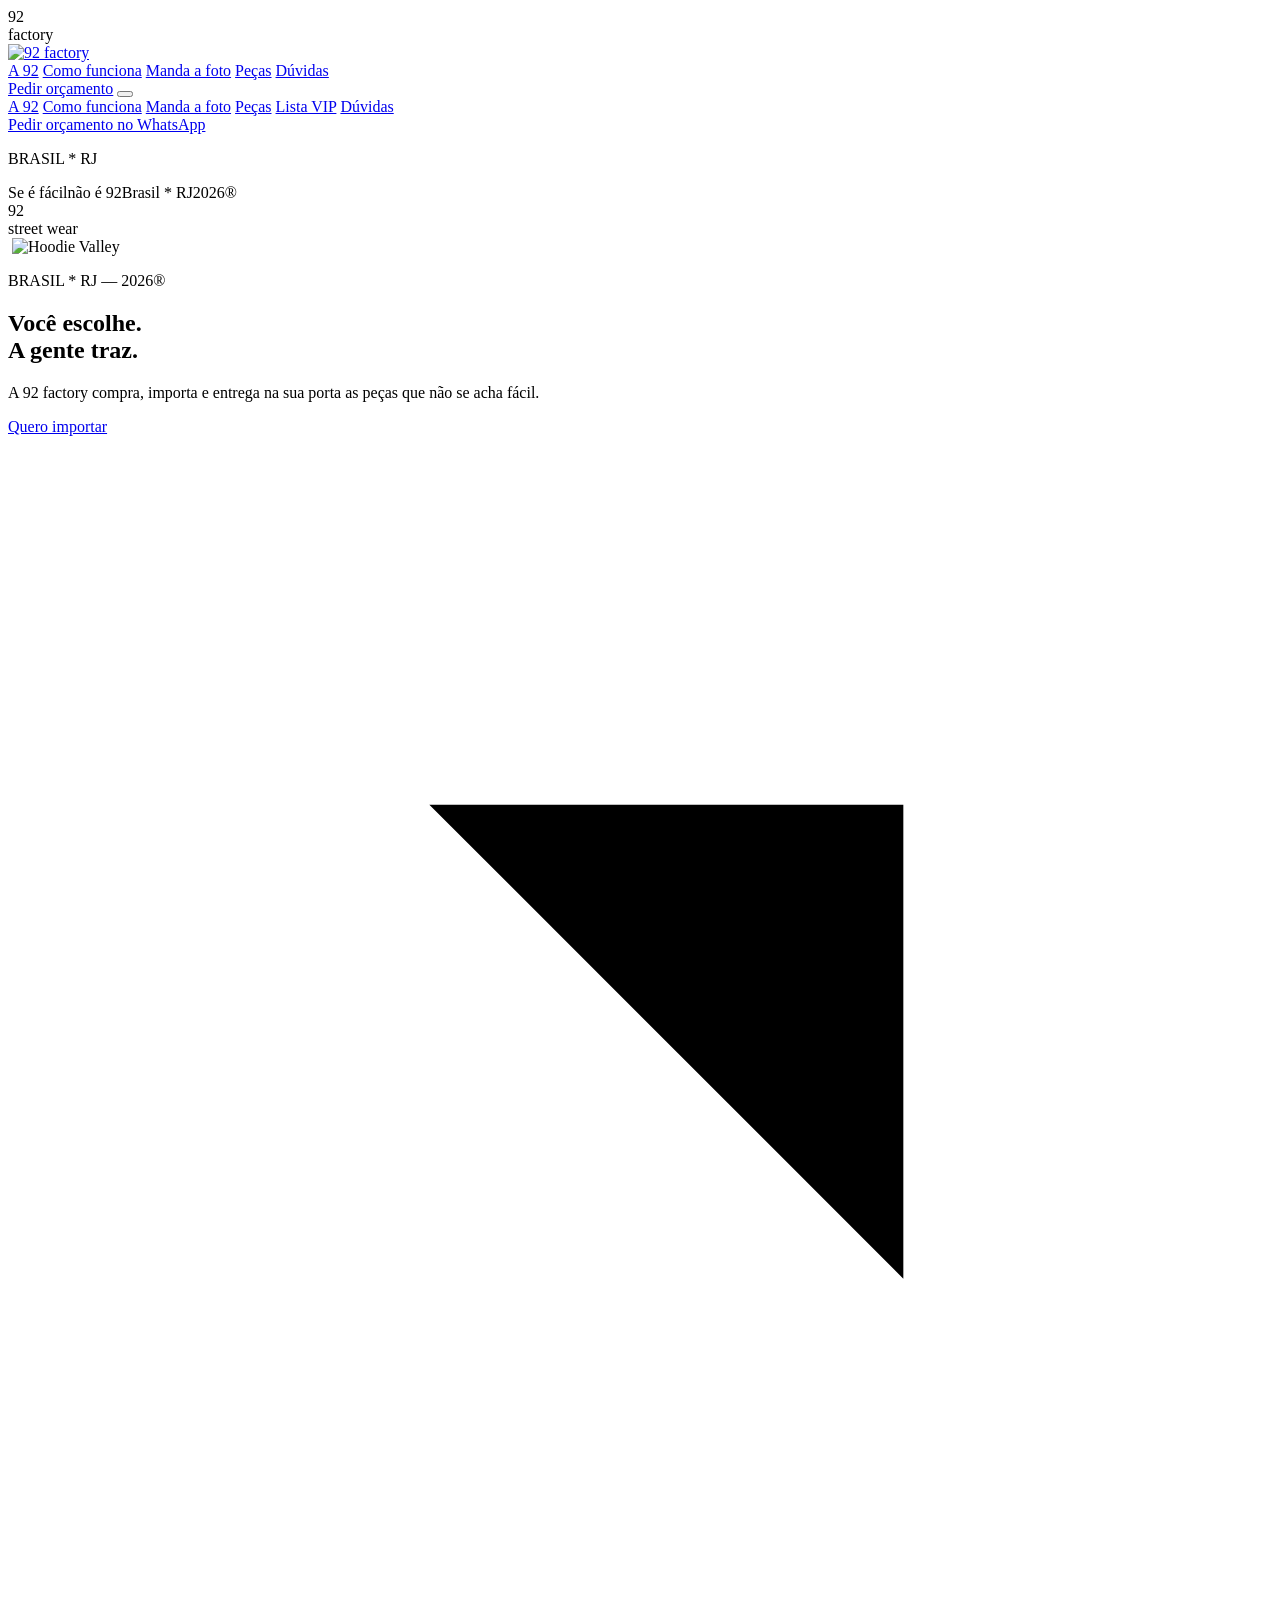
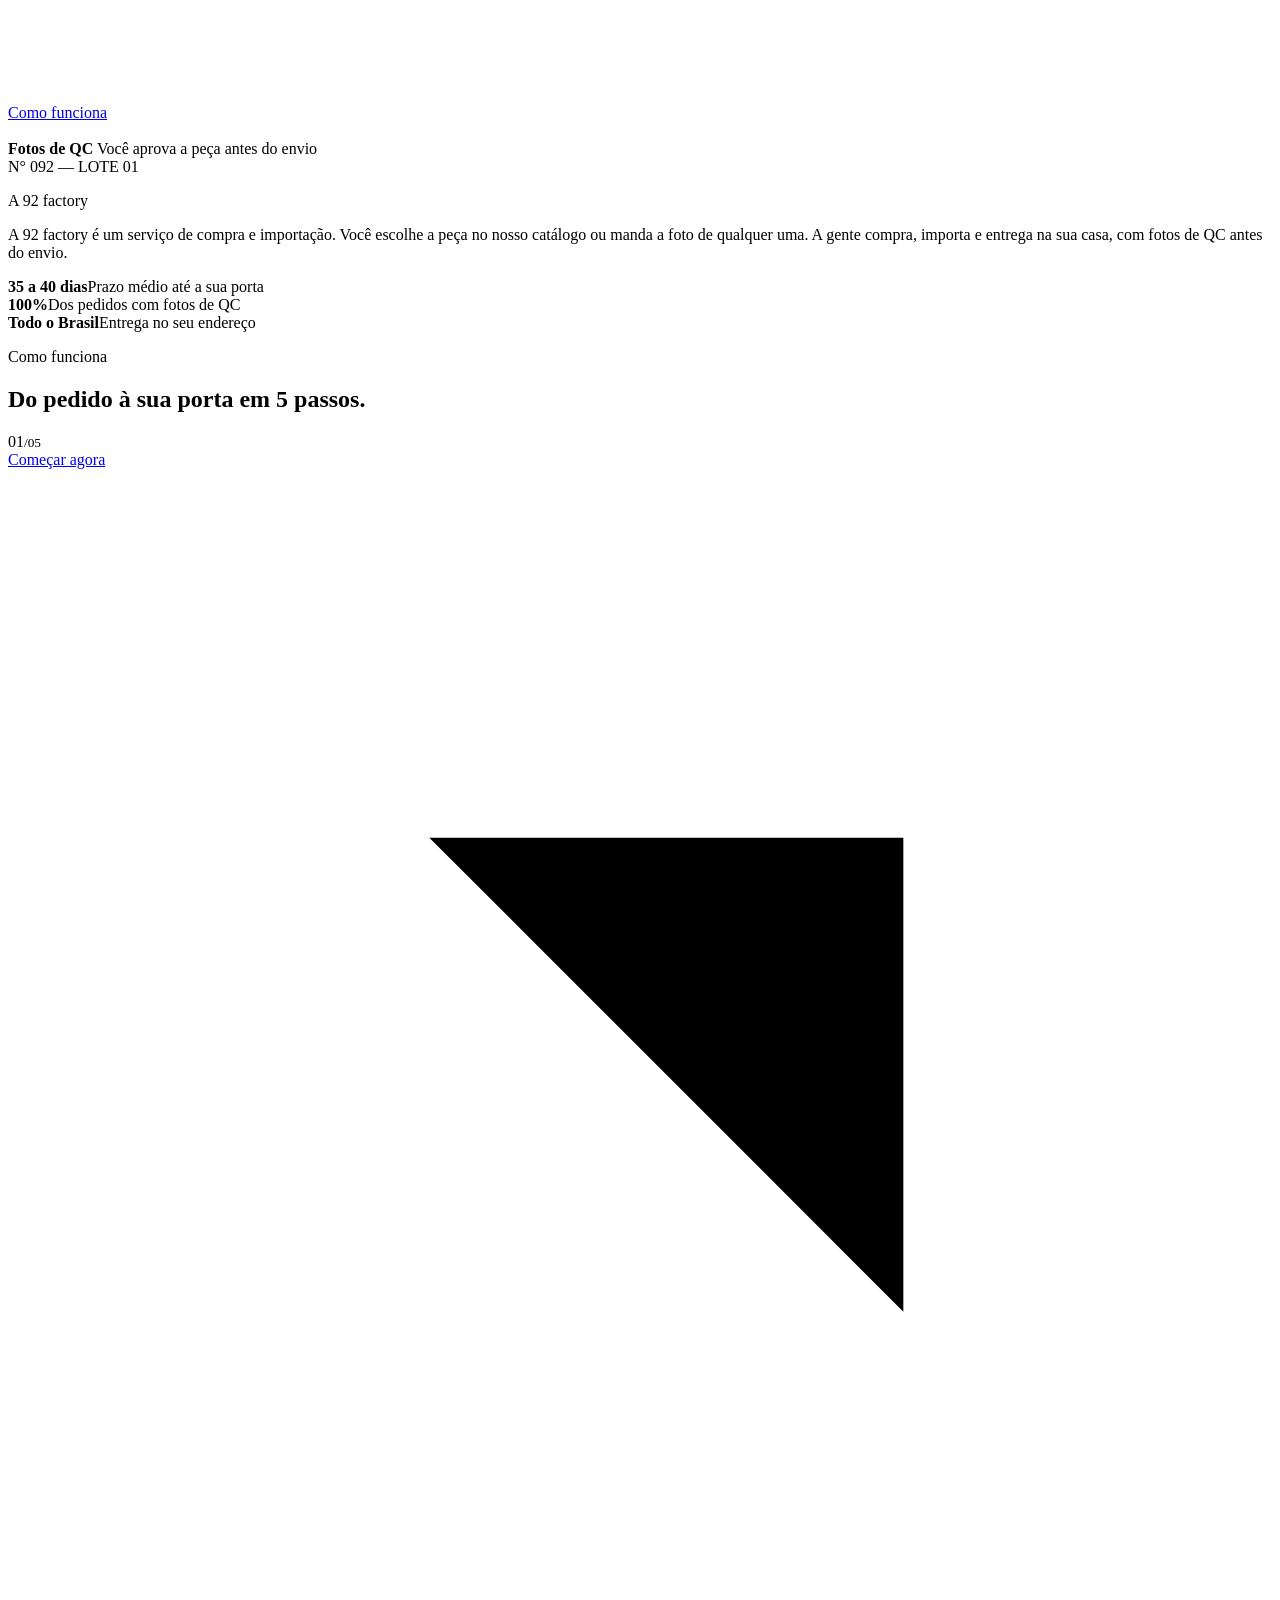
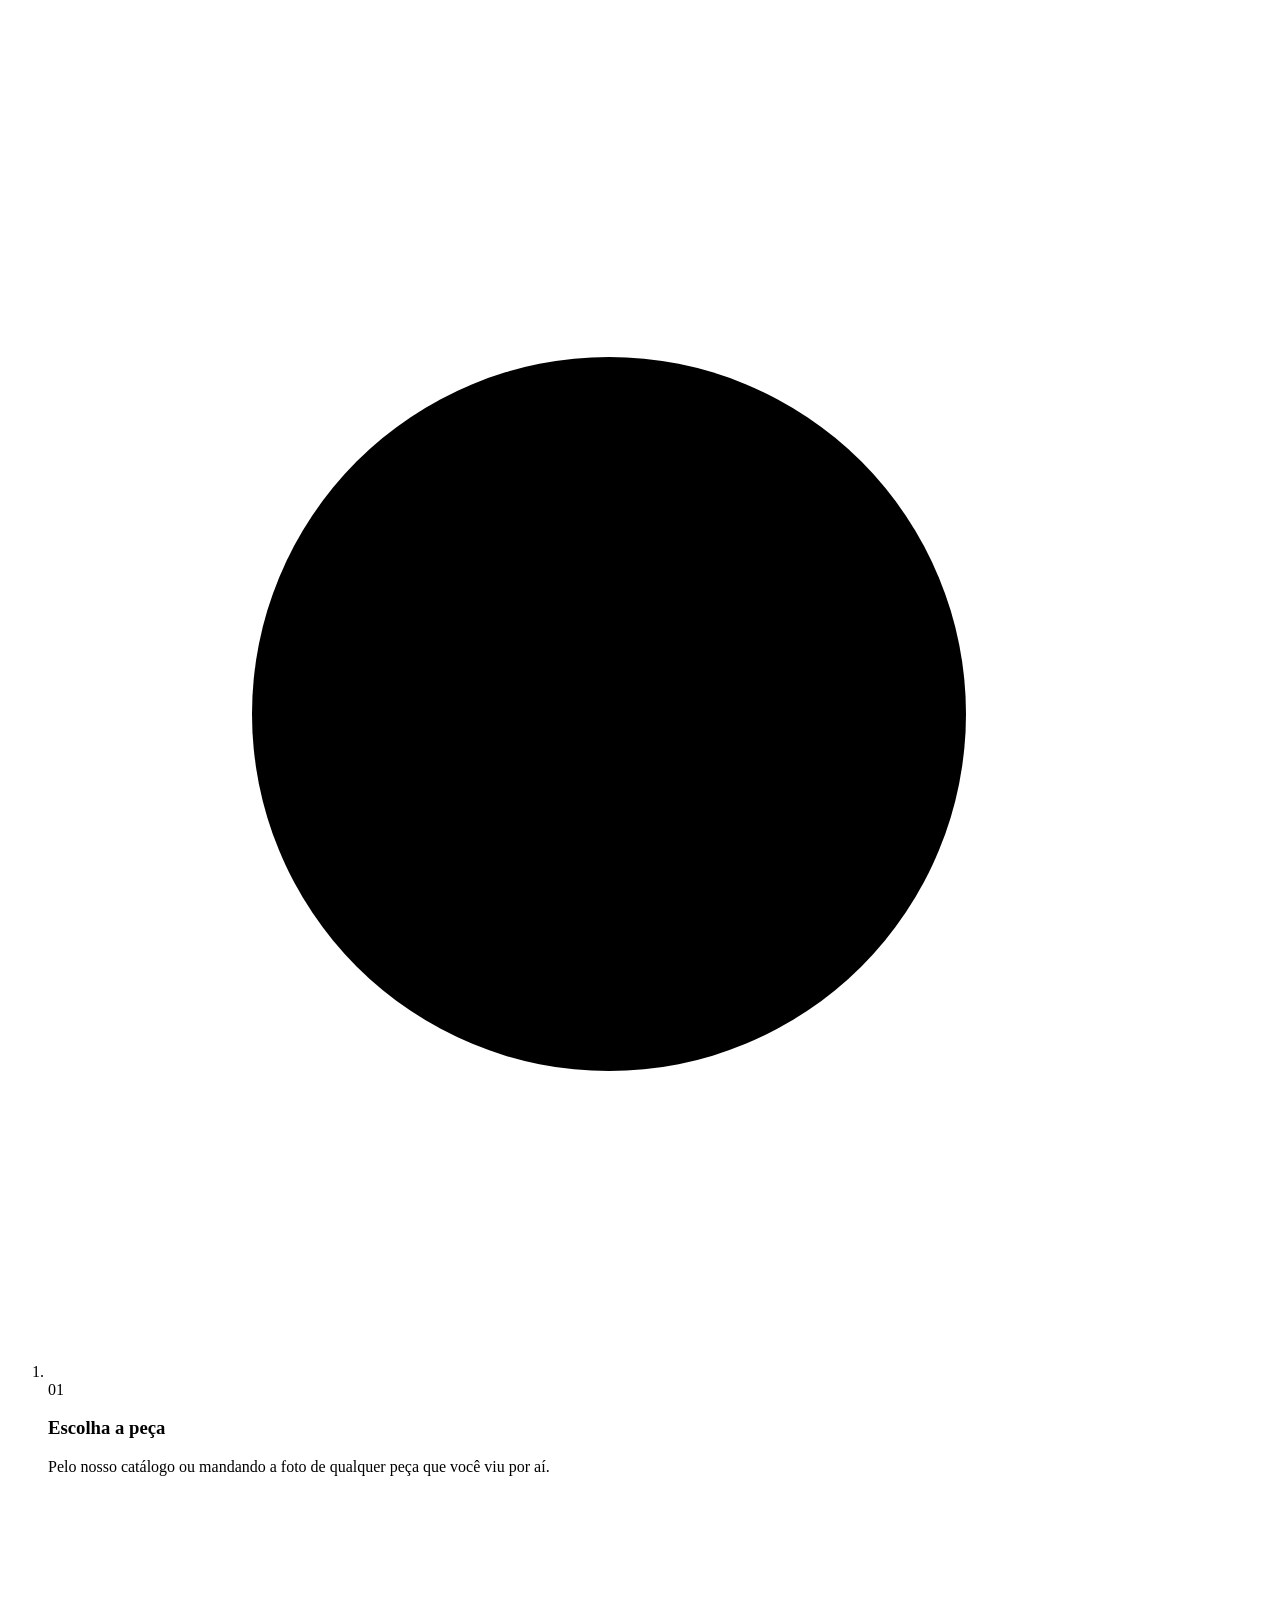
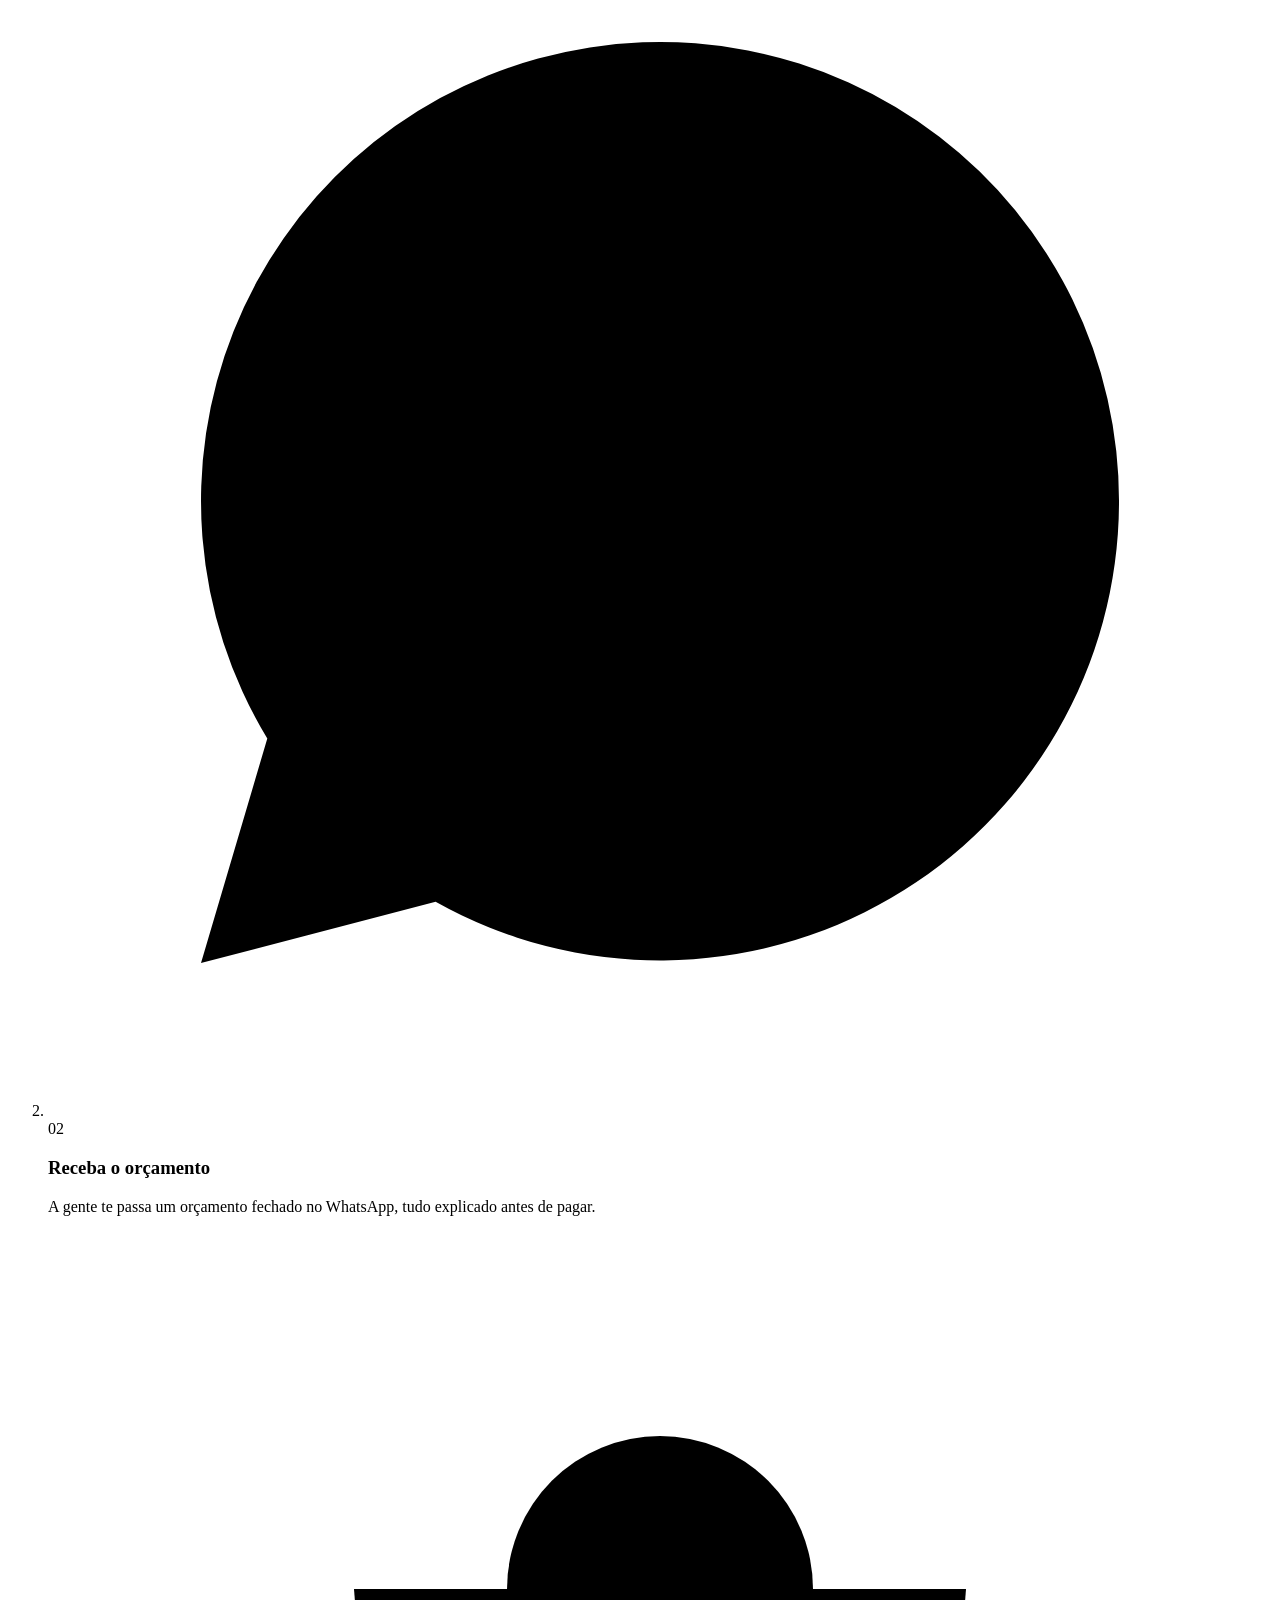
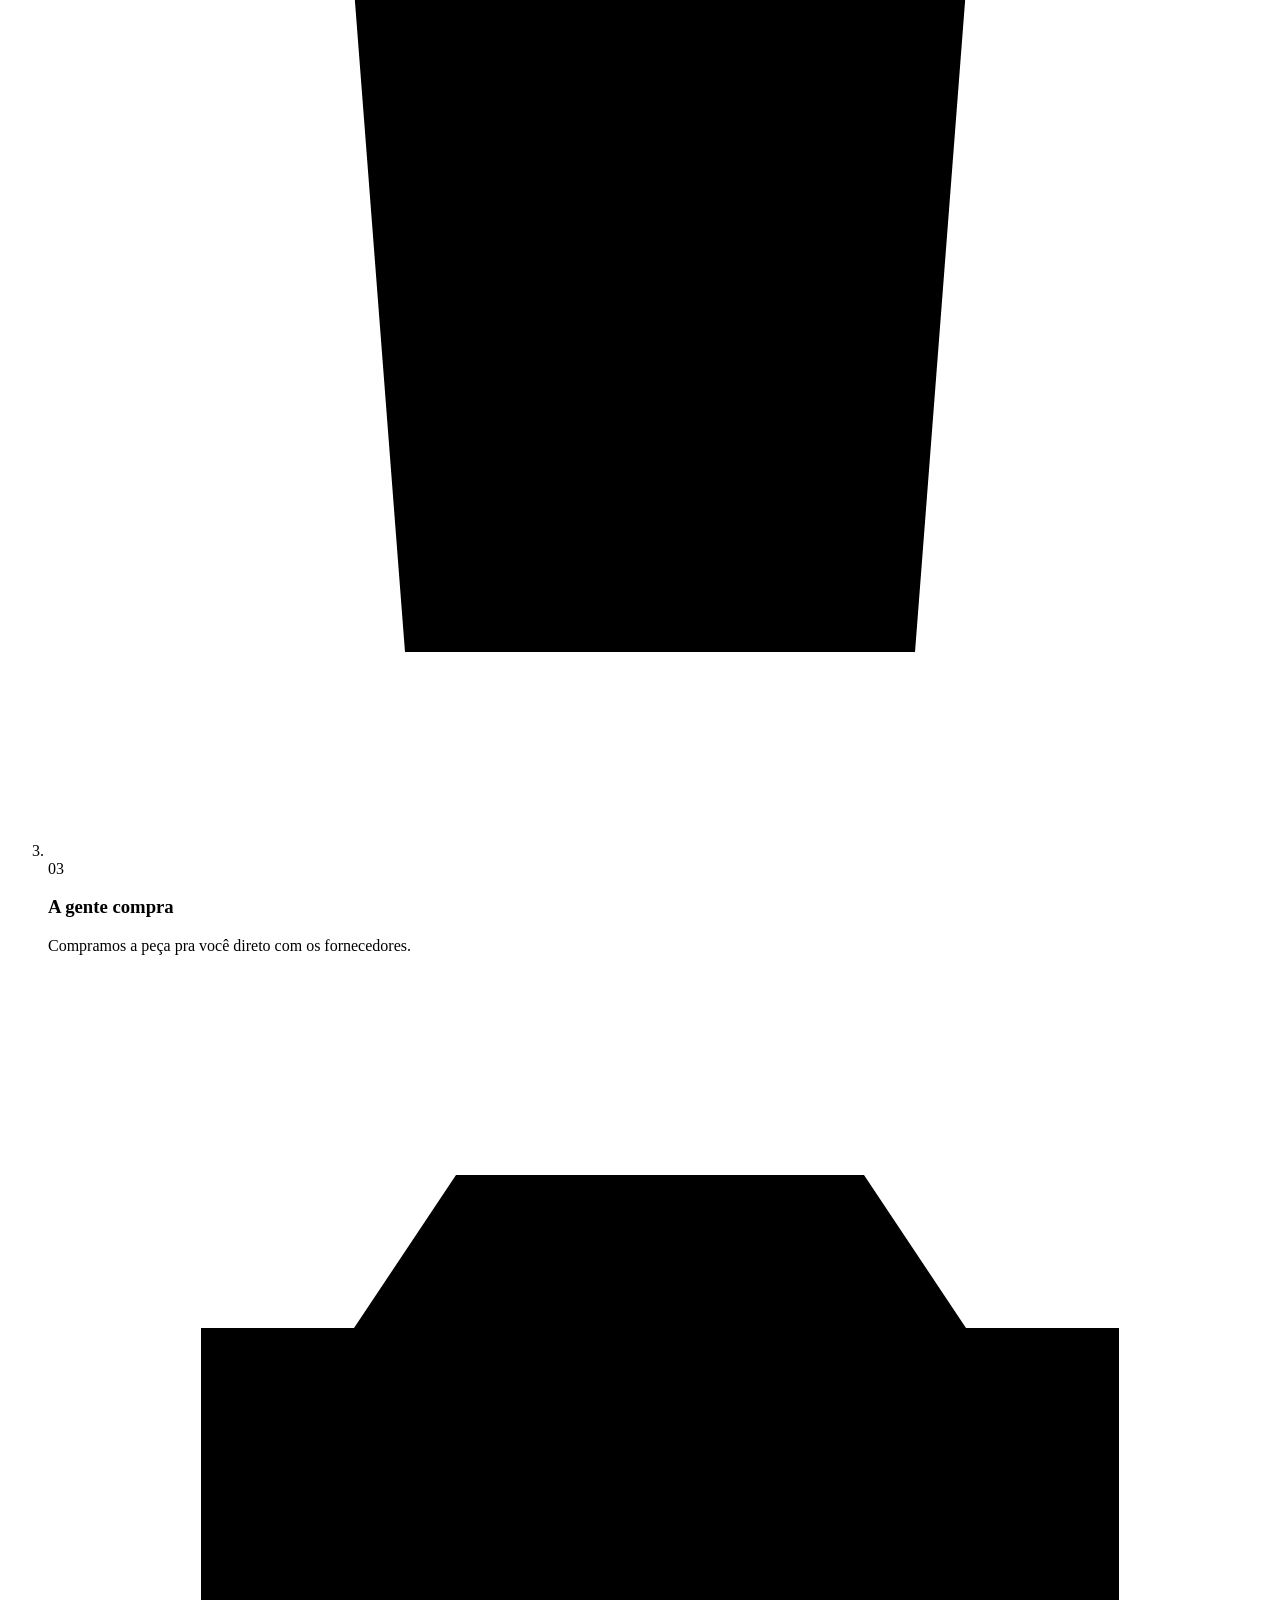
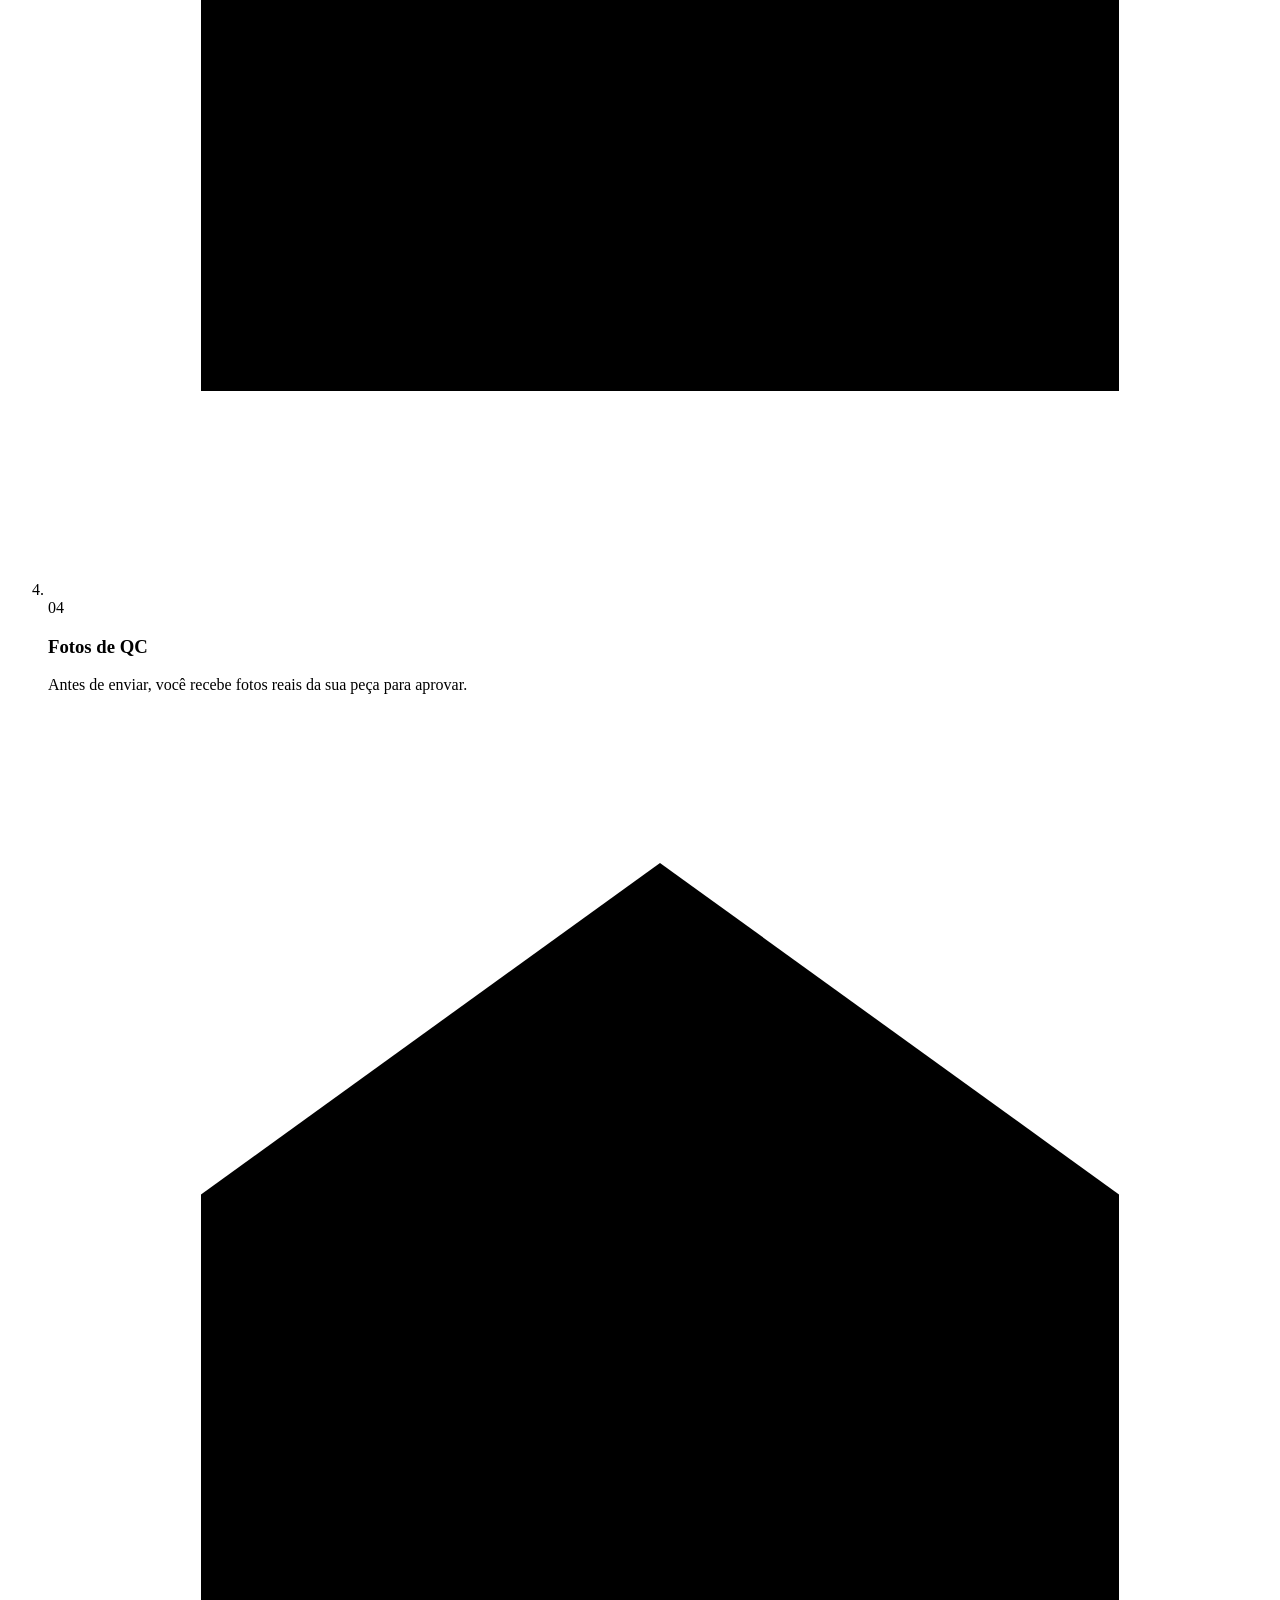
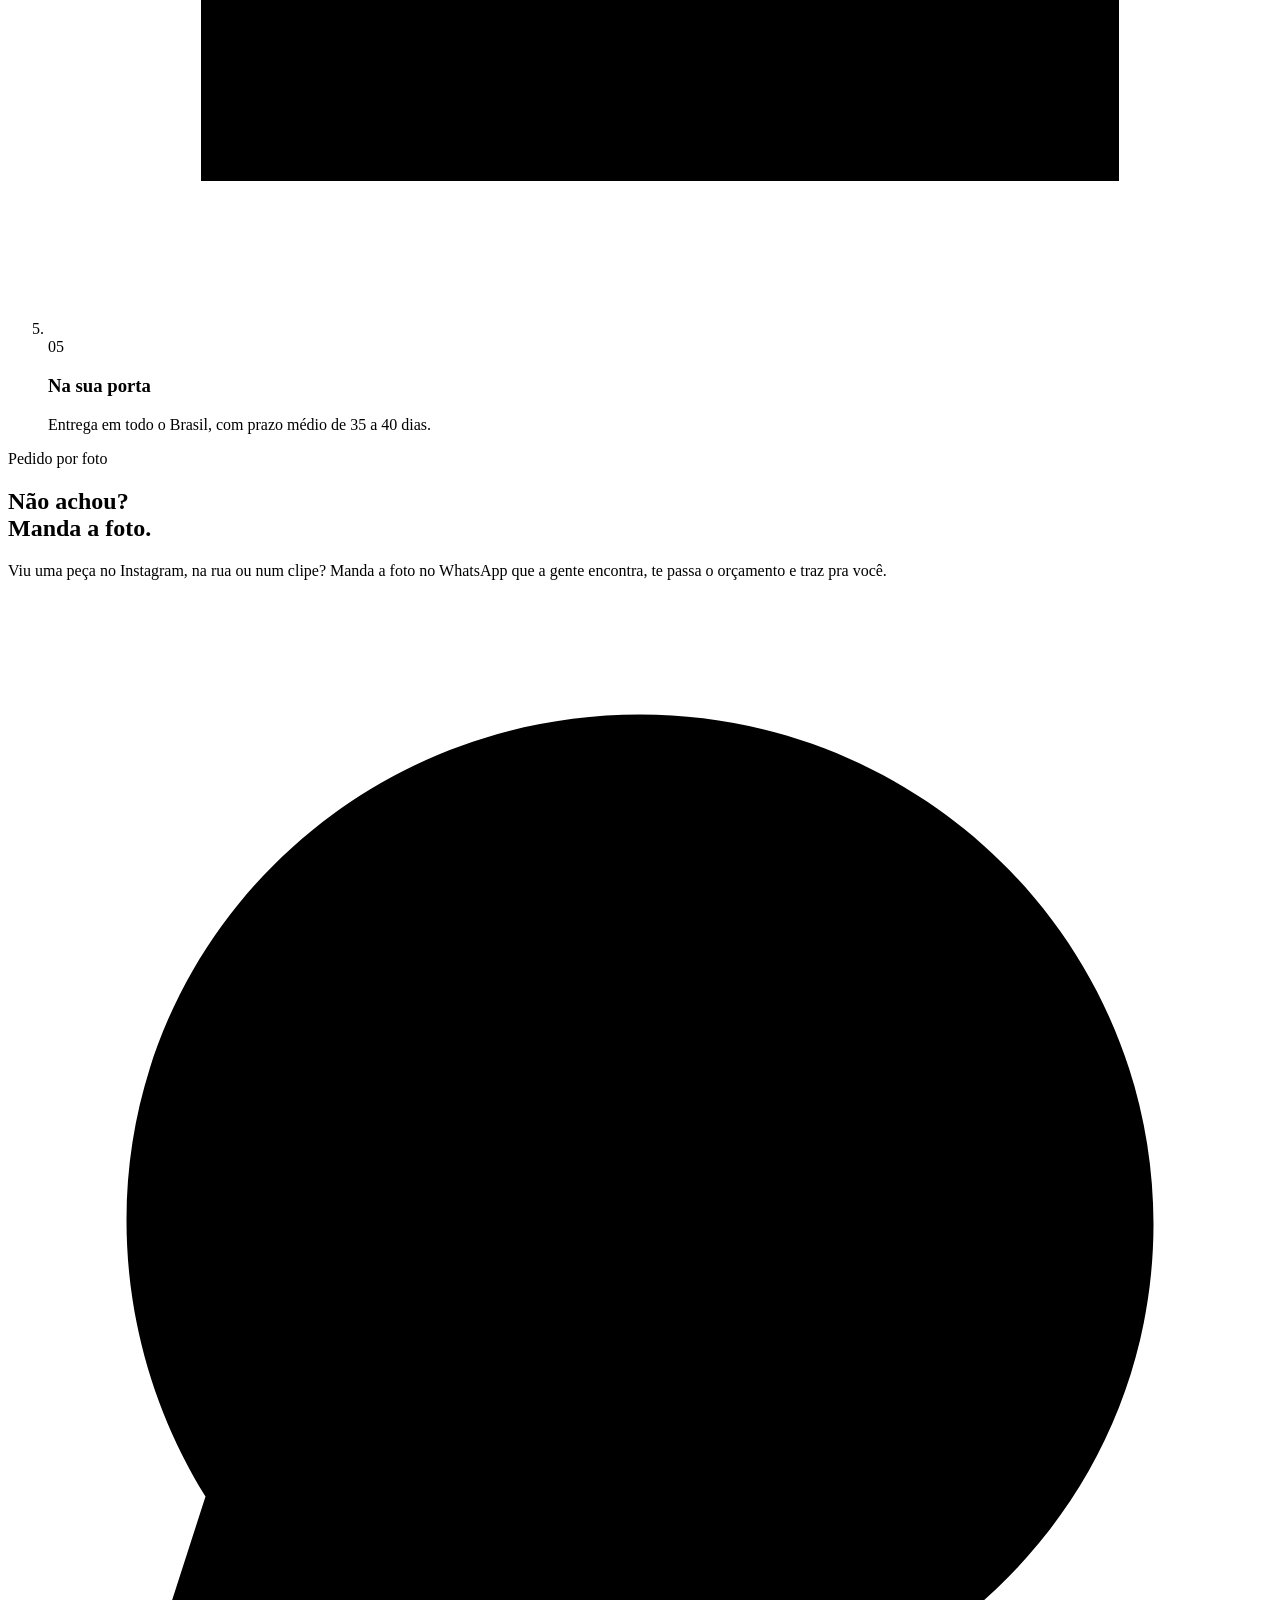
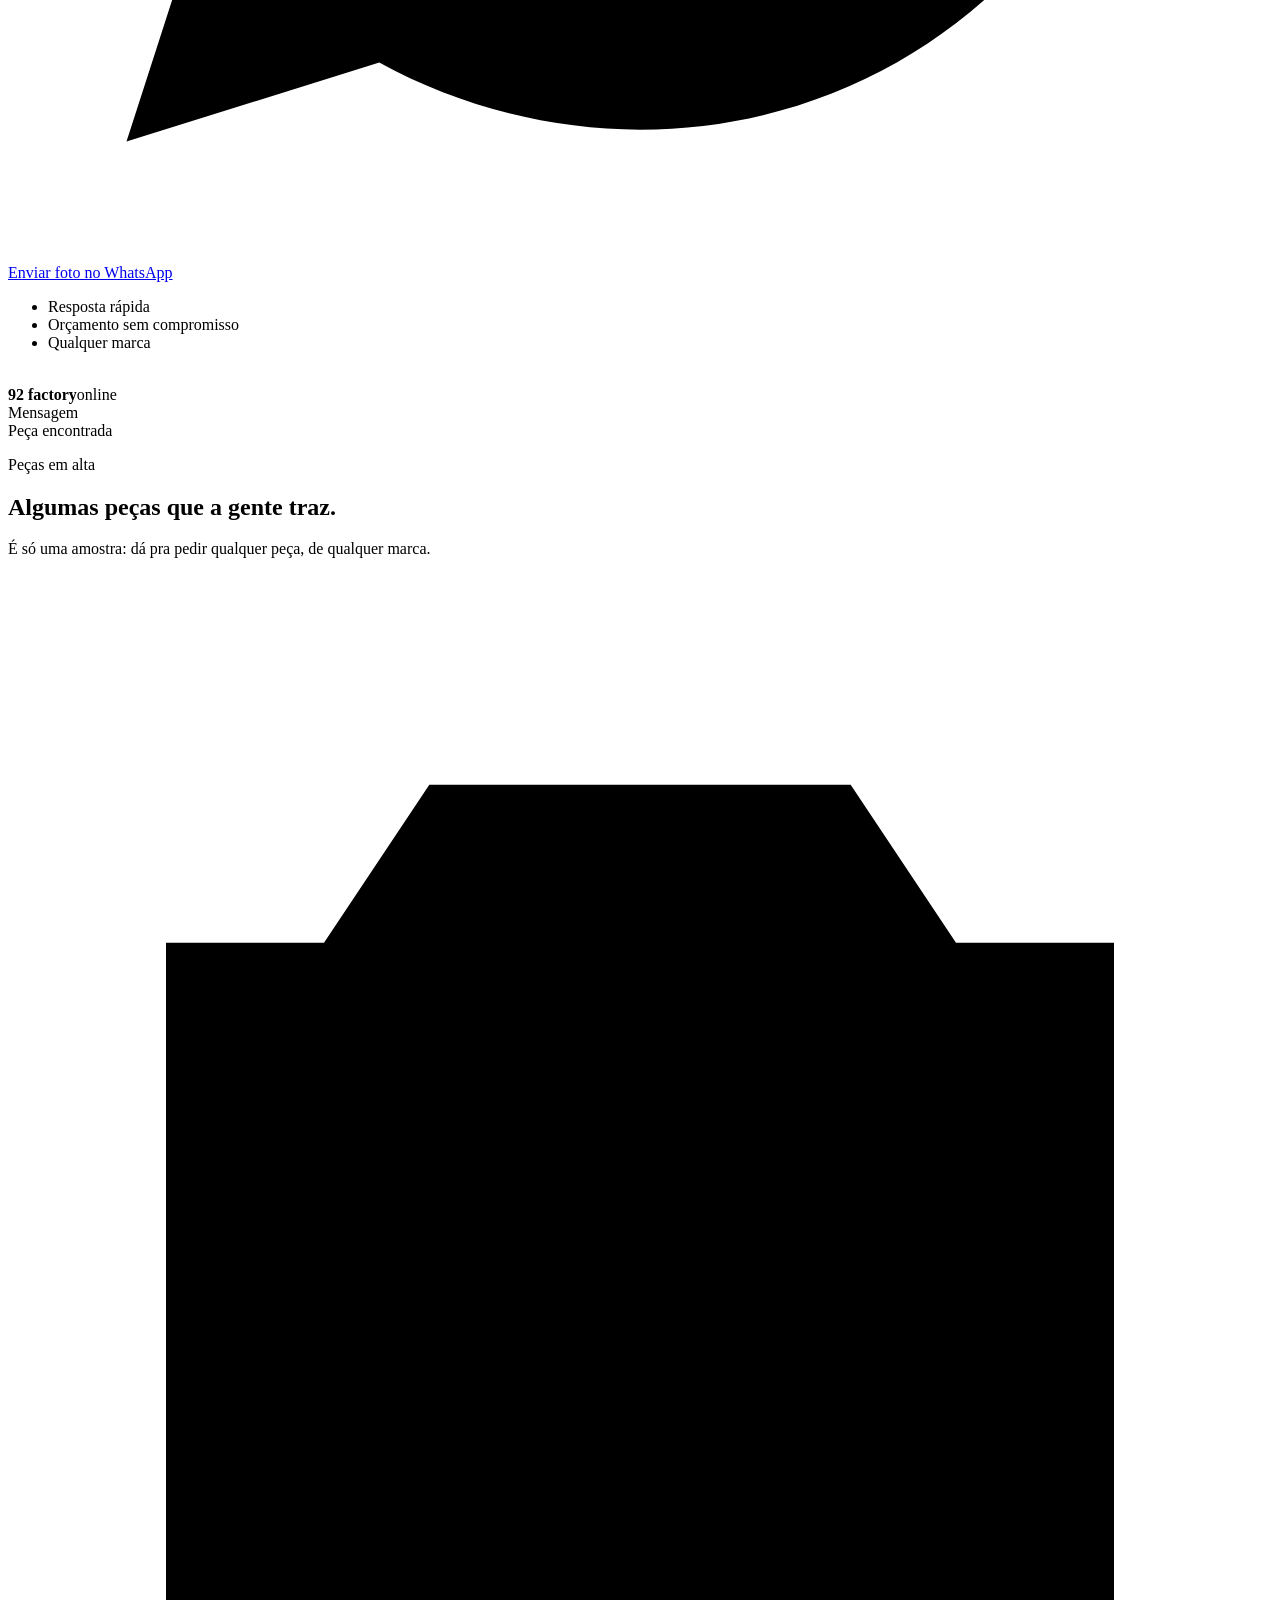
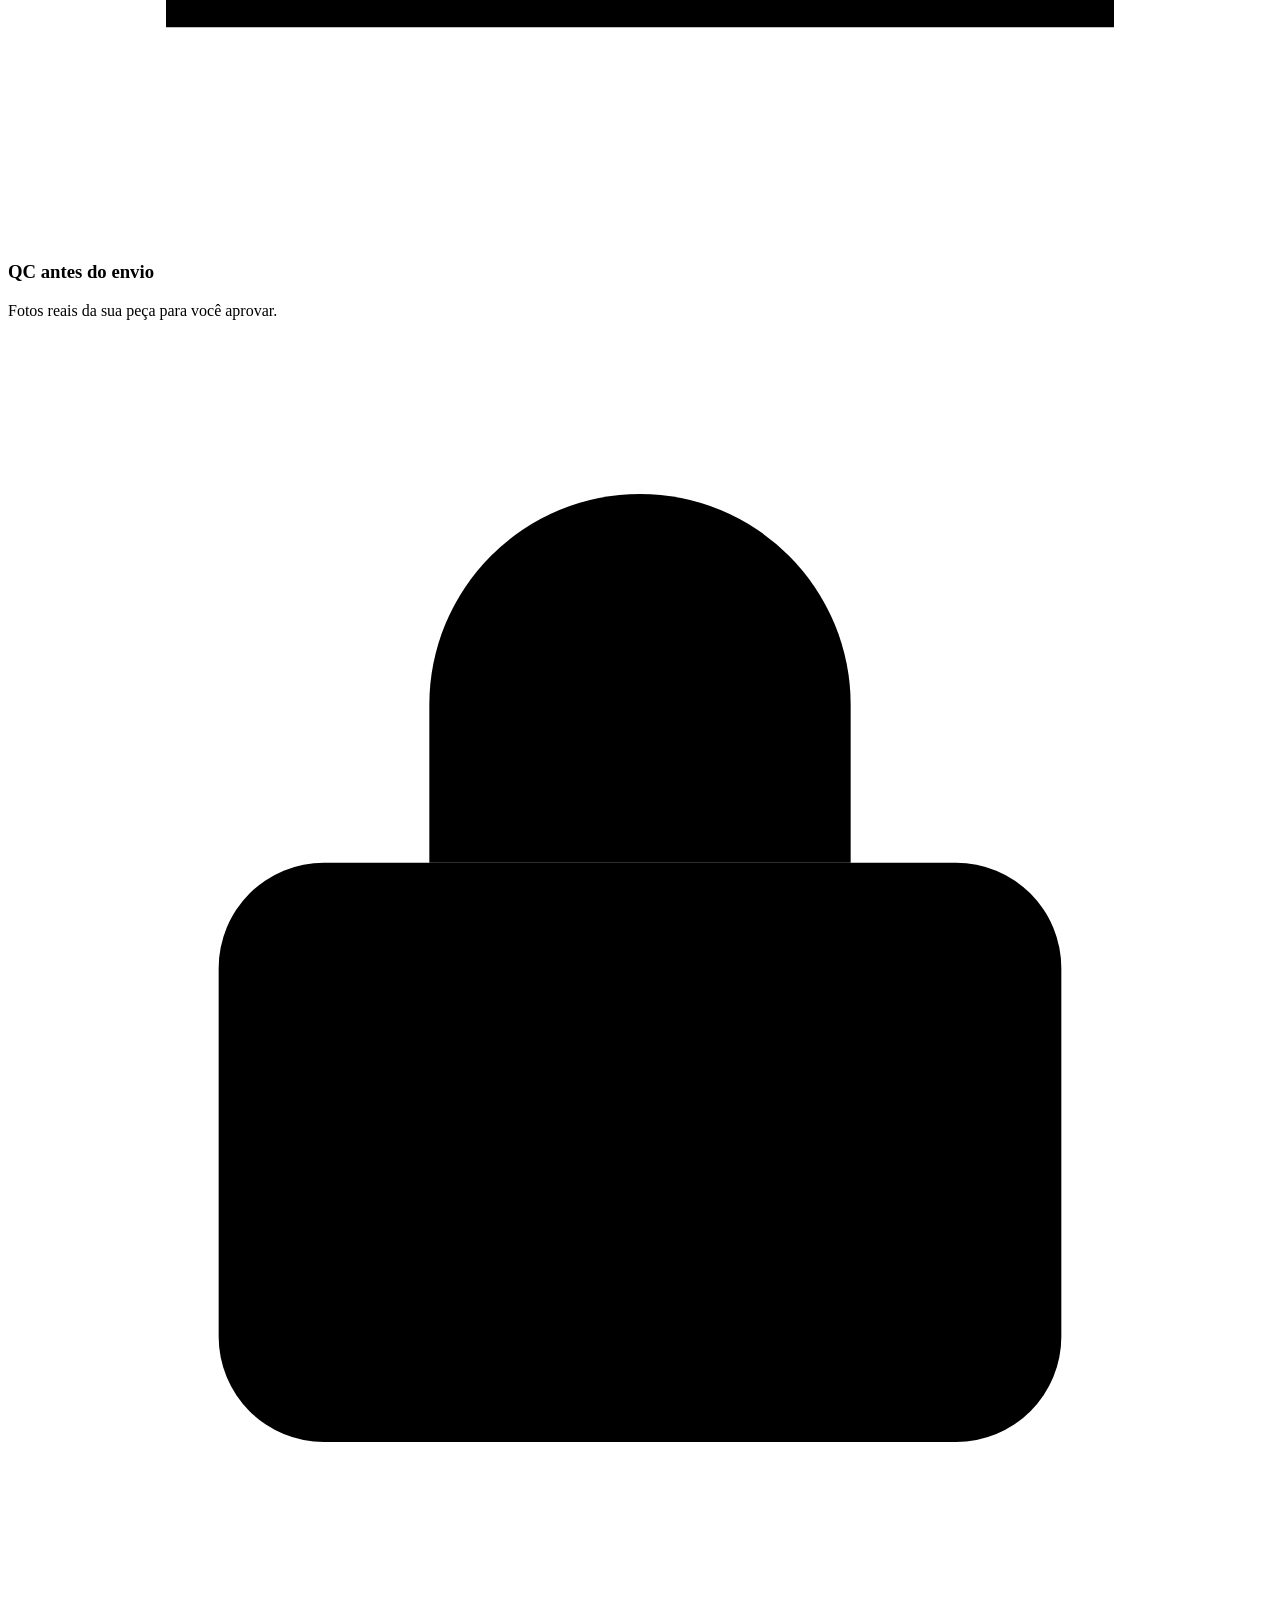
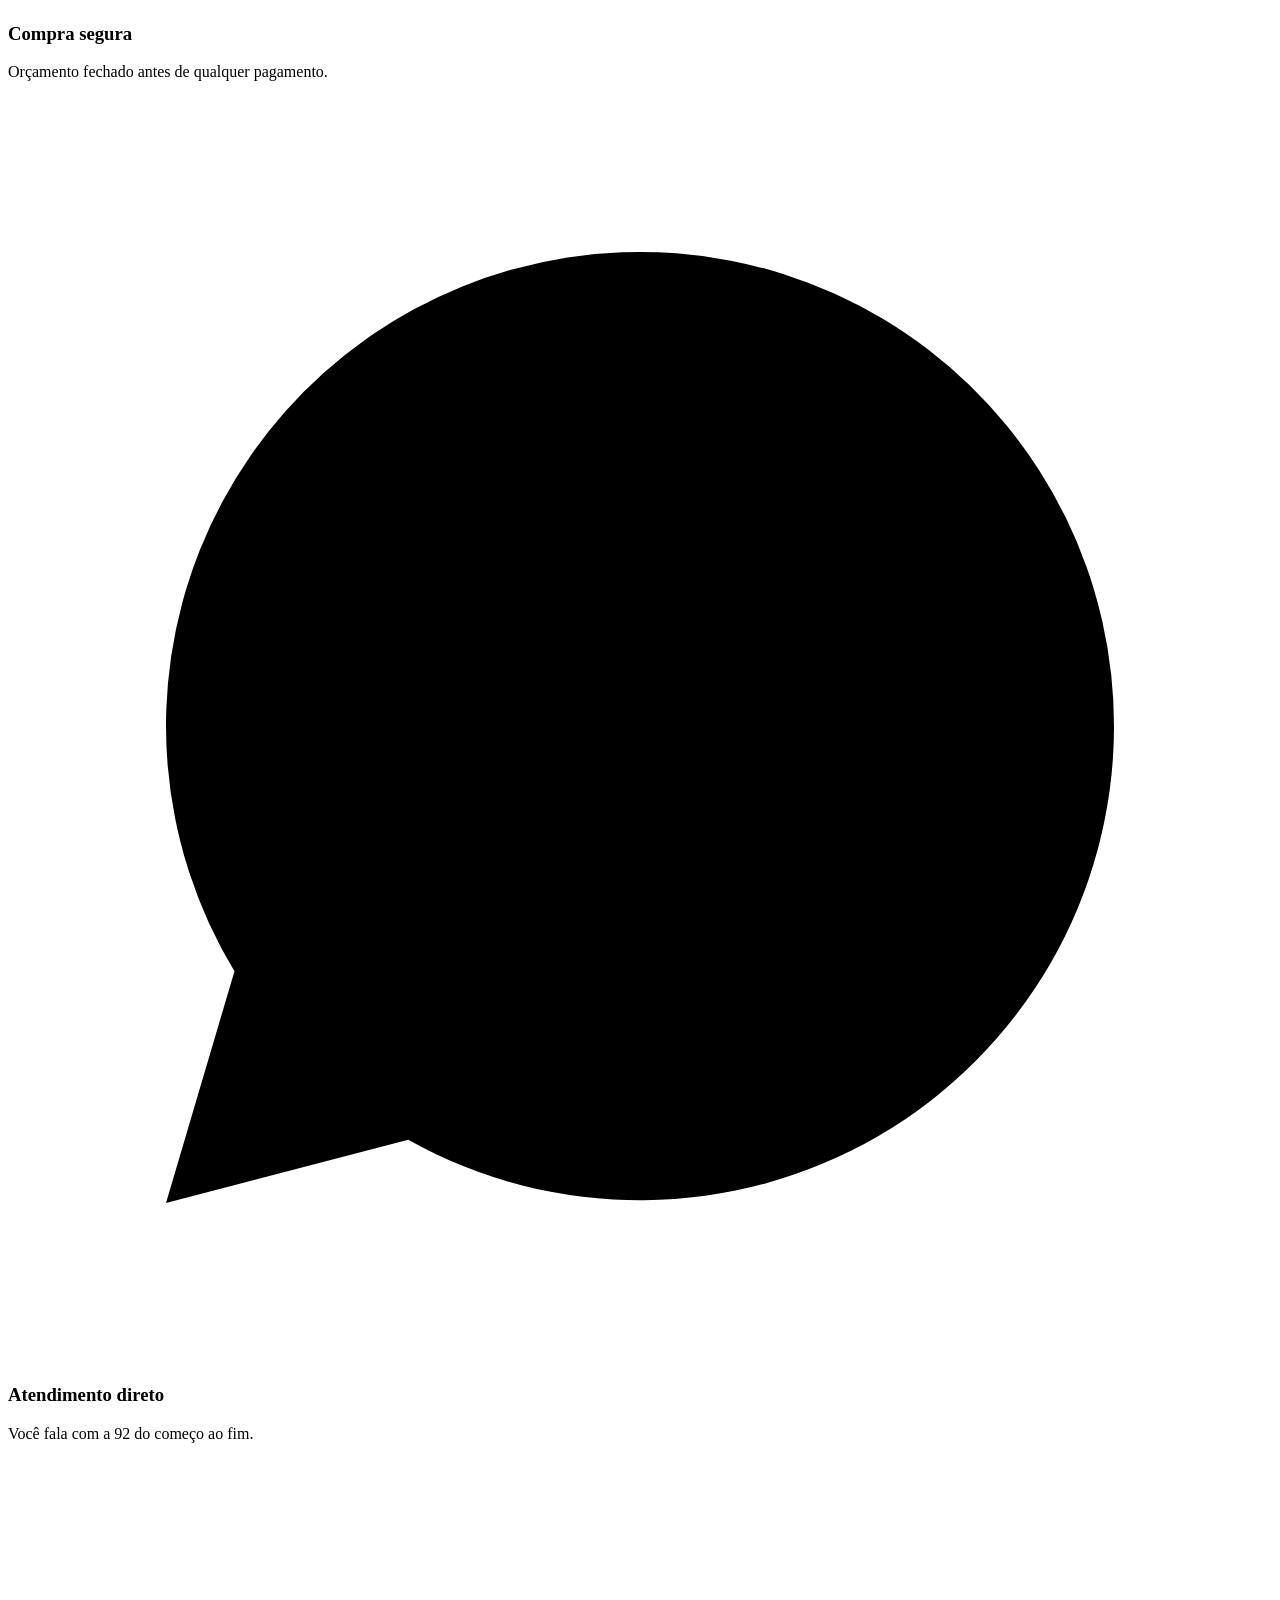
==== index.html @ e3d91fe5 "Add files via upload" ====
<!doctype html>
<html lang="pt-BR">
<head>
  <meta charset="utf-8">
  <meta name="viewport" content="width=device-width, initial-scale=1, viewport-fit=cover">
  <title>92 factory — Você escolhe. A gente traz.</title>
  <meta name="description" content="A 92 factory compra, importa e entrega na sua porta as peças que não se acha fácil. Orçamento pelo WhatsApp e fotos de QC antes do envio.">
  <meta name="theme-color" content="#F3F1EE">
  <meta property="og:title" content="92 factory — Você escolhe. A gente traz.">
  <meta property="og:description" content="Compra, importação e entrega na sua porta. Se é fácil, não é 92.">
  <meta property="og:image" content="img/og.jpg">
  <meta property="og:type" content="website">
  <link rel="icon" type="image/png" href="img/favicon.png">
  <link rel="apple-touch-icon" href="img/favicon.png">
  <link rel="preconnect" href="https://fonts.googleapis.com">
  <link rel="preconnect" href="https://fonts.gstatic.com" crossorigin>
  <link href="https://fonts.googleapis.com/css2?family=Inter:ital,opsz,wght@0,14..32,300..800;1,14..32,300..800&display=swap" rel="stylesheet">
  <link rel="preload" as="image" href="img/p/hoodie-valley.webp">
  <link rel="stylesheet" href="css/style.css">
</head>
<body class="is-loading">

  <!-- PRELOADER -->
  <div class="preloader" id="preloader" aria-hidden="true">
    <div class="pl-logo"><span class="pl-9">9</span><span class="pl-2">2</span></div>
    <div class="pl-word">factory</div>
    <div class="pl-bar"><i id="plBar"></i></div>
  </div>

  <div class="cursor" id="cursor" aria-hidden="true"></div>

  <!-- HEADER (vidro) -->
  <header class="header" id="header">
    <a href="#top" class="header__logo" aria-label="92 factory — início"><img src="img/logo-official.png" alt="92 factory"></a>
    <nav class="header__nav" aria-label="Principal">
      <a href="#sobre">A 92</a>
      <a href="#como-funciona">Como funciona</a>
      <a href="#manda-foto">Manda a foto</a>
      <a href="#pecas">Peças</a>
      <a href="#faq">Dúvidas</a>
    </nav>
    <a href="#" class="btn btn--dark btn--sm header__cta" data-wa="header">Pedir orçamento</a>
    <button class="burger" id="burger" aria-label="Abrir menu" aria-expanded="false"><span></span><span></span></button>
  </header>

  <div class="mmenu" id="mmenu" aria-hidden="true">
    <nav>
      <a href="#sobre">A 92</a>
      <a href="#como-funciona">Como funciona</a>
      <a href="#manda-foto">Manda a foto</a>
      <a href="#pecas">Peças</a>
      <a href="#lista">Lista VIP</a>
      <a href="#faq">Dúvidas</a>
    </nav>
    <a href="#" class="btn btn--orange" data-wa="menu">Pedir orçamento no WhatsApp</a>
    <p class="mmenu__tag">BRASIL * RJ</p>
  </div>

  <main id="top">

    <!-- ============ HERO / BANNER (pôster) ============ -->
    <section class="hero" id="hero">
      <div class="hero__frame" id="heroFrame">
        <div class="hero__bg"></div>
        <div class="grain"></div>

        <!-- linha de texto espaçada no topo (ref. "everything around is an art project") -->
        <div class="hero__row">
          <span>Se é fácil</span><span>não é 92</span><span class="hide-sm">Brasil * RJ</span><span class="hide-sm">2026®</span>
        </div>

        <!-- tipografia gigante atrás da peça (ref. pôster) -->
        <div class="hero__giant" data-depth="0.15" aria-hidden="true">92</div>

        <!-- palavras laterais (ref. "street / wear") -->
        <span class="hero__side hero__side--l" data-depth="0.3" aria-hidden="true">street</span>
        <span class="hero__side hero__side--r" data-depth="0.3" aria-hidden="true">wear</span>

        <!-- composição de peças -->
        <div class="hero__stage">
          <img src="img/p/travis-pink.webp" alt="" class="hero__item hero__item--back" data-depth="0.6" aria-hidden="true">
          <img src="img/p/hoodie-valley.webp" alt="Hoodie Valley" class="hero__item hero__item--main" data-depth="0.35" id="heroMain">
          <img src="img/p/travis-velvet.webp" alt="" class="hero__item hero__item--front" data-depth="1" aria-hidden="true">
        </div>

        <!-- conteúdo -->
        <div class="hero__content">
          <p class="hero__kicker rv" id="heroKicker">BRASIL * RJ — 2026®</p>
          <h1 class="hero__title rv" id="heroTitle">Você escolhe.<br>A gente traz.</h1>
          <p class="hero__sub rv" id="heroSub">A 92 factory compra, importa e entrega na sua porta as peças que não se acha fácil.</p>
          <div class="hero__ctas rv">
            <a href="#" class="btn btn--dark magnetic" data-wa="hero" id="heroCta1"><span>Quero importar</span><svg class="ic" viewBox="0 0 24 24"><path d="M7 17 17 7M8 7h9v9"/></svg></a>
            <a href="#como-funciona" class="btn btn--glass magnetic" id="heroCta2">Como funciona</a>
          </div>
        </div>

        <!-- selo de vidro (ref. adesivo do pôster) -->
        <div class="hero__badge glass rv">
          <div class="hero__badgeImg"><img src="img/p/travis-velvet-sm.webp" alt=""></div>
          <div>
            <b>Fotos de QC</b>
            <span>Você aprova a peça antes do envio</span>
          </div>
        </div>

        <div class="hero__meta">
          <div class="barcode" aria-hidden="true"></div>
          <span>N° 092 — LOTE 01</span>
        </div>
      </div>
    </section>

    <!-- ============ O QUE É A 92 ============ -->
    <section class="about" id="sobre">
      <p class="kicker rv">A 92 factory</p>
      <p class="about__text" id="aboutText">A 92 factory é um serviço de compra e importação. Você escolhe a peça no nosso catálogo ou manda a foto de qualquer uma. A gente compra, importa e entrega na sua casa, com fotos de QC antes do envio.</p>
      <div class="about__chips">
        <div class="chip glass rv"><b class="js-prazo">35 a 40 dias</b><span>Prazo médio até a sua porta</span></div>
        <div class="chip glass rv"><b>100%</b><span>Dos pedidos com fotos de QC</span></div>
        <div class="chip glass rv"><b>Todo o Brasil</b><span>Entrega no seu endereço</span></div>
      </div>
    </section>

    <!-- ============ COMO FUNCIONA ============ -->
    <section class="how" id="como-funciona">
      <div class="how__aside">
        <div class="how__sticky">
          <p class="kicker">Como funciona</p>
          <h2 class="h2">Do pedido à sua porta em <span class="o">5 passos.</span></h2>
          <div class="how__count"><span id="howN">01</span><small>/05</small></div>
          <div class="how__bar"><i id="howBar"></i></div>
          <a href="#" class="btn btn--dark magnetic hide-sm" data-wa="como-funciona"><span>Começar agora</span><svg class="ic" viewBox="0 0 24 24"><path d="M7 17 17 7M8 7h9v9"/></svg></a>
        </div>
      </div>
      <ol class="how__list" id="howList">
        <li class="step glass">
          <div class="step__ic"><svg viewBox="0 0 24 24"><circle cx="11" cy="11" r="7"/><path d="m20 20-3.5-3.5"/></svg></div>
          <span class="step__n">01</span>
          <h3>Escolha a peça</h3>
          <p>Pelo nosso catálogo ou mandando a foto de qualquer peça que você viu por aí.</p>
        </li>
        <li class="step glass">
          <div class="step__ic"><svg viewBox="0 0 24 24"><path d="M21 12a9 9 0 0 1-13.4 7.8L3 21l1.3-4.4A9 9 0 1 1 21 12z"/></svg></div>
          <span class="step__n">02</span>
          <h3>Receba o orçamento</h3>
          <p>A gente te passa um orçamento fechado no WhatsApp, tudo explicado antes de pagar.</p>
        </li>
        <li class="step glass">
          <div class="step__ic"><svg viewBox="0 0 24 24"><path d="M6 7h12l-1 13H7z"/><path d="M9 7a3 3 0 0 1 6 0"/></svg></div>
          <span class="step__n">03</span>
          <h3>A gente compra</h3>
          <p>Compramos a peça pra você direto com os fornecedores.</p>
        </li>
        <li class="step glass">
          <div class="step__ic"><svg viewBox="0 0 24 24"><path d="M3 7h3l2-3h8l2 3h3v13H3z"/><circle cx="12" cy="13" r="4"/></svg></div>
          <span class="step__n">04</span>
          <h3>Fotos de QC</h3>
          <p>Antes de enviar, você recebe fotos reais da sua peça para aprovar.</p>
        </li>
        <li class="step glass">
          <div class="step__ic"><svg viewBox="0 0 24 24"><path d="M3 9.5 12 3l9 6.5V21H3z"/><path d="M9 21v-7h6v7"/></svg></div>
          <span class="step__n">05</span>
          <h3>Na sua porta</h3>
          <p>Entrega em todo o Brasil, com prazo médio de <span class="js-prazo">35 a 40 dias</span>.</p>
        </li>
      </ol>
    </section>

    <!-- ============ NÃO ACHOU? MANDA A FOTO ============ -->
    <section class="photo" id="manda-foto">
      <div class="photo__glow"></div>
      <div class="photo__text">
        <p class="kicker rv">Pedido por foto</p>
        <h2 class="h2 rv">Não achou?<br><span class="o">Manda a foto.</span></h2>
        <p class="lead rv">Viu uma peça no Instagram, na rua ou num clipe? Manda a foto no WhatsApp que a gente encontra, te passa o orçamento e traz pra você.</p>
        <a href="#" class="btn btn--wa btn--lg magnetic rv" data-wa="manda-foto" id="photoBtn">
          <svg class="ic ic--fill" viewBox="0 0 32 32"><path d="M16 3C8.8 3 3 8.7 3 15.8c0 2.5.7 4.9 2 7L3 29l6.4-2c2 1.1 4.3 1.7 6.6 1.7 7.2 0 13-5.7 13-12.8S23.2 3 16 3zm6 15.5c-.3-.2-1.9-1-2.2-1-.3-.1-.5-.2-.7.2l-1 1.2c-.2.2-.4.2-.7.1-.3-.2-1.4-.5-2.6-1.6-1-.9-1.6-1.9-1.8-2.2-.2-.3 0-.5.1-.7l.5-.6.3-.5c.1-.2 0-.4 0-.6l-1-2.4c-.3-.6-.5-.5-.7-.5h-.6c-.2 0-.6.1-.9.4-.3.3-1.2 1.1-1.2 2.7s1.2 3.2 1.4 3.4c.2.2 2.4 3.6 5.8 5 .8.3 1.4.5 1.9.7.8.2 1.5.2 2.1.1.6-.1 1.9-.8 2.2-1.5.3-.7.3-1.4.2-1.5-.1-.2-.3-.3-.6-.4z"/></svg>
          <span>Enviar foto no WhatsApp</span>
        </a>
        <ul class="photo__list rv">
          <li>Resposta rápida</li><li>Orçamento sem compromisso</li><li>Qualquer marca</li>
        </ul>
      </div>
      <div class="phone-wrap">
        <div class="phone" id="phone">
          <div class="phone__notch"></div>
          <div class="phone__top">
            <div class="phone__av"><img src="img/logo-official.png" alt=""></div>
            <div><b>92 factory</b><span id="phStatus">online</span></div>
          </div>
          <div class="phone__chat" id="chat"></div>
          <div class="phone__input"><span>Mensagem</span><i></i></div>
        </div>
        <div class="float-card glass" id="floatCard">
          <span class="dot"></span> Peça encontrada
        </div>
      </div>
    </section>

    <!-- ============ PEÇAS (única seção de produtos) ============ -->
    <section class="pieces" id="pecas">
      <div class="pieces__head">
        <div>
          <p class="kicker rv">Peças em alta</p>
          <h2 class="h2 rv">Algumas peças que <span class="o">a gente traz.</span></h2>
        </div>
        <p class="lead rv">É só uma amostra: dá pra pedir qualquer peça, de qualquer marca.</p>
      </div>
      <div class="rail" id="rail"><div class="rail__track" id="railTrack"></div></div>
    </section>

    <!-- LOOKBOOK (aparece só quando houver fotos no painel) -->
    <section class="look" id="lookbook" hidden>
      <div class="pieces__head"><div><p class="kicker">Lookbook</p><h2 class="h2">Quem já <span class="o">veste 92.</span></h2></div></div>
      <div class="look__grid" id="lookGrid"></div>
    </section>

    <!-- ============ DIFERENCIAIS ============ -->
    <section class="perks">
      <div class="perks__grid">
        <div class="perk rv"><svg viewBox="0 0 24 24"><path d="M3 7h3l2-3h8l2 3h3v13H3z"/><circle cx="12" cy="13" r="4"/></svg><h3>QC antes do envio</h3><p>Fotos reais da sua peça para você aprovar.</p></div>
        <div class="perk rv"><svg viewBox="0 0 24 24"><rect x="4" y="10" width="16" height="11" rx="2"/><path d="M8 10V7a4 4 0 0 1 8 0v3"/></svg><h3>Compra segura</h3><p>Orçamento fechado antes de qualquer pagamento.</p></div>
        <div class="perk rv"><svg viewBox="0 0 24 24"><path d="M21 12a9 9 0 0 1-13.4 7.8L3 21l1.3-4.4A9 9 0 1 1 21 12z"/></svg><h3>Atendimento direto</h3><p>Você fala com a 92 do começo ao fim.</p></div>
        <div class="perk rv"><svg viewBox="0 0 24 24"><path d="M3 9.5 12 3l9 6.5V21H3z"/><path d="M9 21v-7h6v7"/></svg><h3>Na sua casa</h3><p>Entrega em todo o Brasil.</p></div>
      </div>
      <div class="stats" id="stats"></div>
    </section>

    <!-- ============ LISTA VIP ============ -->
    <section class="vip" id="lista">
      <div class="vip__frame">
        <div class="vip__bg"></div>
        <div class="grain"></div>
        <div class="vip__left">
          <p class="kicker kicker--light rv">Lista VIP</p>
          <h2 class="h2 h2--light rv">Entra pra lista da 92.</h2>
          <p class="lead lead--light rv">Deixa seu contato e a gente te chama com os próximos lotes e peças raras antes de todo mundo.</p>
          <ul class="vip__list rv"><li>Acesso antecipado aos lotes</li><li>Atendimento direto com a 92</li><li>Zero spam</li></ul>
        </div>
        <form class="form glass glass--light" id="leadForm" novalidate>
          <div class="field"><input id="fNome" type="text" autocomplete="name" placeholder=" " maxlength="120"><label for="fNome">Seu nome *</label><small class="err">Digite seu nome</small></div>
          <div class="field"><input id="fWhats" type="tel" inputmode="tel" autocomplete="tel" placeholder=" " maxlength="16"><label for="fWhats">WhatsApp com DDD *</label><small class="err">Digite um WhatsApp válido com DDD</small></div>
          <div class="field"><input id="fEmail" type="email" autocomplete="email" placeholder=" " maxlength="160"><label for="fEmail">E-mail (opcional)</label><small class="err">E-mail inválido</small></div>
          <div class="field"><textarea id="fInteresse" rows="2" placeholder=" " maxlength="1000"></textarea><label for="fInteresse">O que você procura? (opcional)</label></div>
          <label class="check"><input type="checkbox" id="fConsent"><span class="check__box"></span><span>Aceito receber contato da 92 factory pelo WhatsApp e e-mail.</span></label>
          <small class="err err--consent">Marque para continuar</small>
          <button type="submit" class="btn btn--dark btn--block" id="leadBtn"><span>Quero ser chamado</span></button>
          <p class="form__msg" id="formMsg" role="status"></p>
          <div class="form__ok" id="formOk" aria-hidden="true">
            <div class="form__okIcon"><svg viewBox="0 0 24 24"><path d="m5 12 5 5 9-10"/></svg></div>
            <h3>Você está na lista.</h3>
            <p>Em breve a 92 te chama no WhatsApp.</p>
            <a href="#" class="btn btn--dark btn--sm" data-wa="lead-sucesso">Falar agora no WhatsApp</a>
          </div>
        </form>
      </div>
    </section>

    <!-- ============ FAQ ============ -->
    <section class="faq" id="faq">
      <div class="faq__head">
        <p class="kicker rv">Dúvidas</p>
        <h2 class="h2 rv">Perguntas frequentes.</h2>
        <p class="lead rv">Não achou sua resposta? <a href="#" data-wa="faq" class="link">Chama no WhatsApp</a>.</p>
      </div>
      <div class="faq__list" id="faqList"></div>
    </section>
  </main>

  <!-- ============ FOOTER ============ -->
  <footer class="footer">
    <div class="footer__card glass">
      <div class="footer__top">
        <div>
          <img src="img/logo-official.png" alt="92 factory" class="footer__logo">
          <p class="footer__slogan">Se é fácil, não é <span class="o">92.</span></p>
        </div>
        <div class="footer__cols">
          <div><h4>Site</h4><a href="#sobre">A 92</a><a href="#como-funciona">Como funciona</a><a href="#pecas">Peças</a><a href="#faq">Dúvidas</a></div>
          <div><h4>Contato</h4><a href="#" data-wa="footer">WhatsApp</a><a href="#" id="igLink" target="_blank" rel="noopener">Instagram</a><a href="#lista">Lista VIP</a></div>
        </div>
      </div>
      <div class="footer__bottom"><span>© 2026 92 factory®</span><span>BRASIL * RJ</span></div>
    </div>
  </footer>

  <a href="#" class="wa-float" data-wa="flutuante" aria-label="Falar no WhatsApp">
    <svg viewBox="0 0 32 32" aria-hidden="true"><path fill="currentColor" d="M16 3C8.8 3 3 8.7 3 15.8c0 2.5.7 4.9 2 7L3 29l6.4-2c2 1.1 4.3 1.7 6.6 1.7 7.2 0 13-5.7 13-12.8S23.2 3 16 3zm0 23.4c-2.1 0-4.1-.6-5.9-1.7l-.4-.3-3.8 1.2 1.2-3.7-.3-.4a10.4 10.4 0 0 1-1.7-5.7C5.1 9.9 10 5.2 16 5.2s10.9 4.7 10.9 10.6S22 26.4 16 26.4zm6-7.9c-.3-.2-1.9-1-2.2-1-.3-.1-.5-.2-.7.2l-1 1.2c-.2.2-.4.2-.7.1-.3-.2-1.4-.5-2.6-1.6-1-.9-1.6-1.9-1.8-2.2-.2-.3 0-.5.1-.7l.5-.6.3-.5c.1-.2 0-.4 0-.6l-1-2.4c-.3-.6-.5-.5-.7-.5h-.6c-.2 0-.6.1-.9.4-.3.3-1.2 1.1-1.2 2.7s1.2 3.2 1.4 3.4c.2.2 2.4 3.6 5.8 5 .8.3 1.4.5 1.9.7.8.2 1.5.2 2.1.1.6-.1 1.9-.8 2.2-1.5.3-.7.3-1.4.2-1.5-.1-.2-.3-.3-.6-.4z"/></svg>
  </a>

  <script src="js/config.js"></script>
  <script src="js/api.js"></script>
  <script src="js/main.js"></script>
</body>
</html>
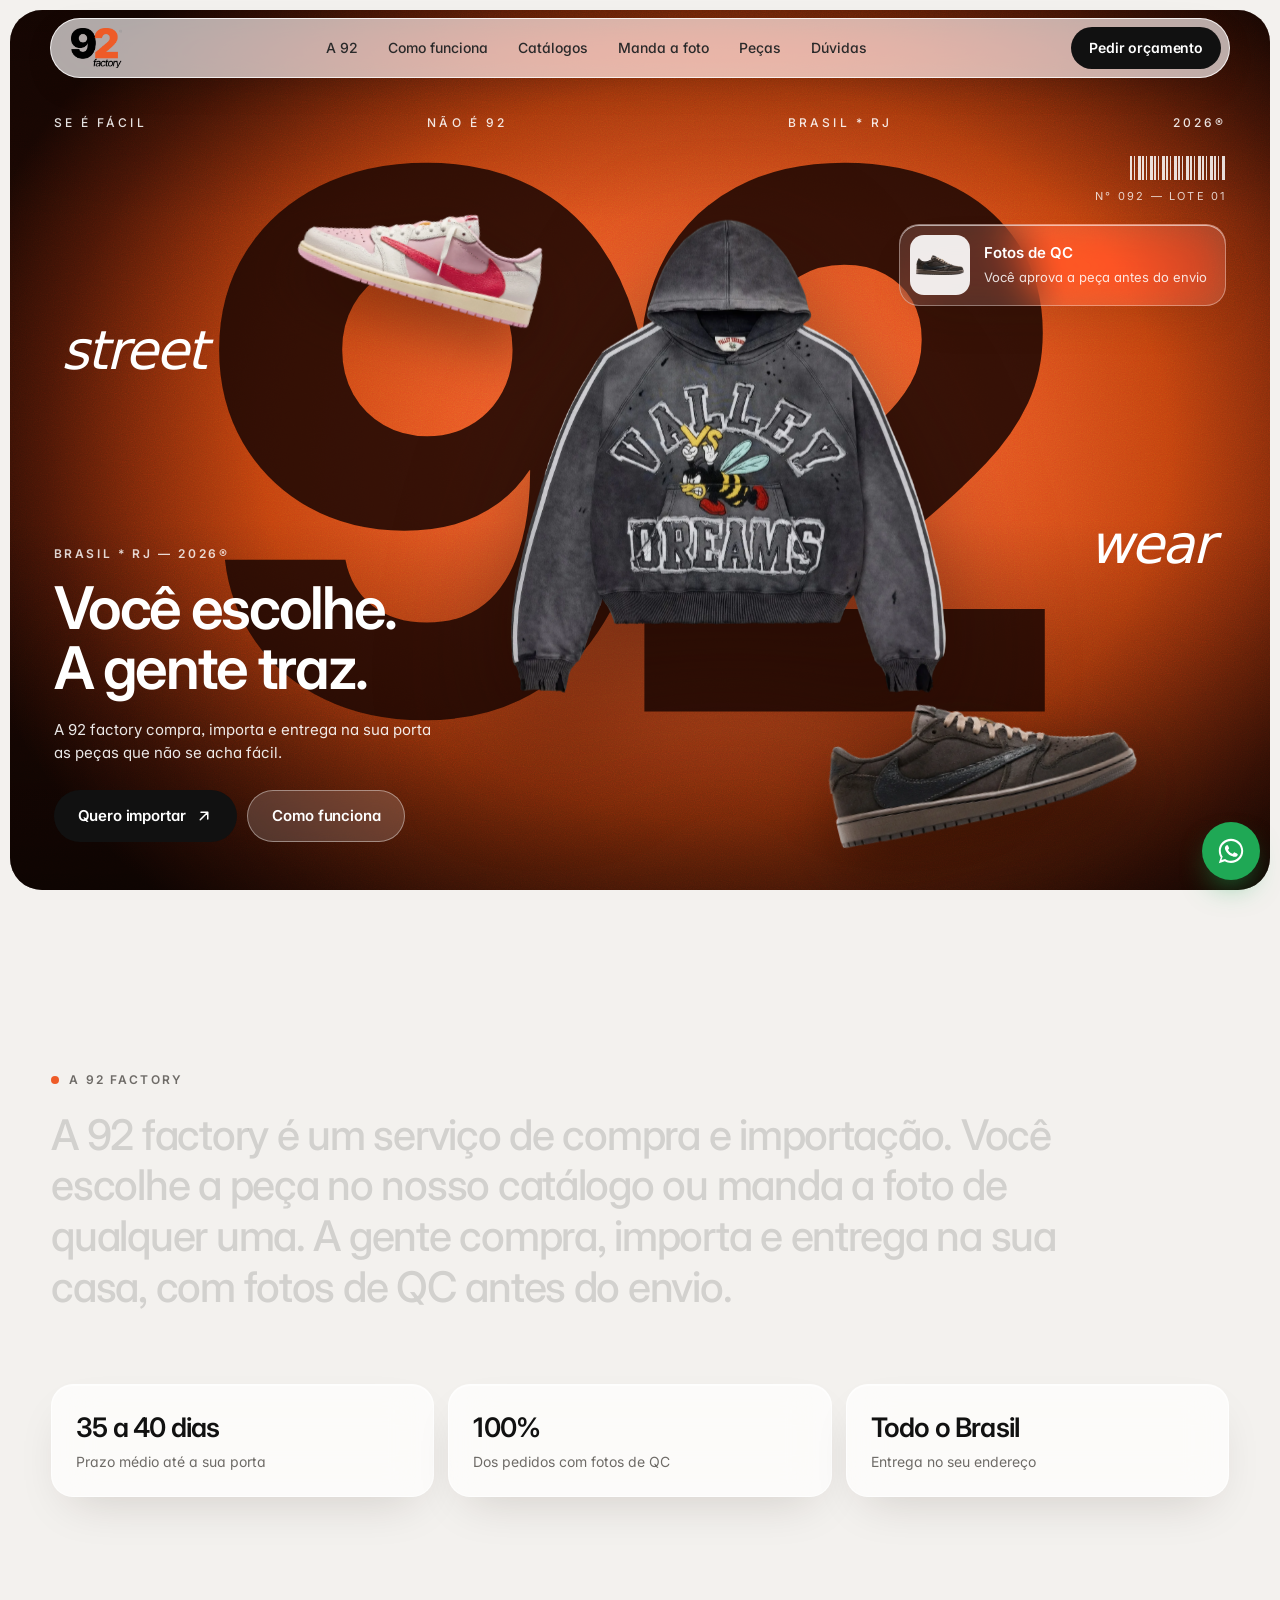
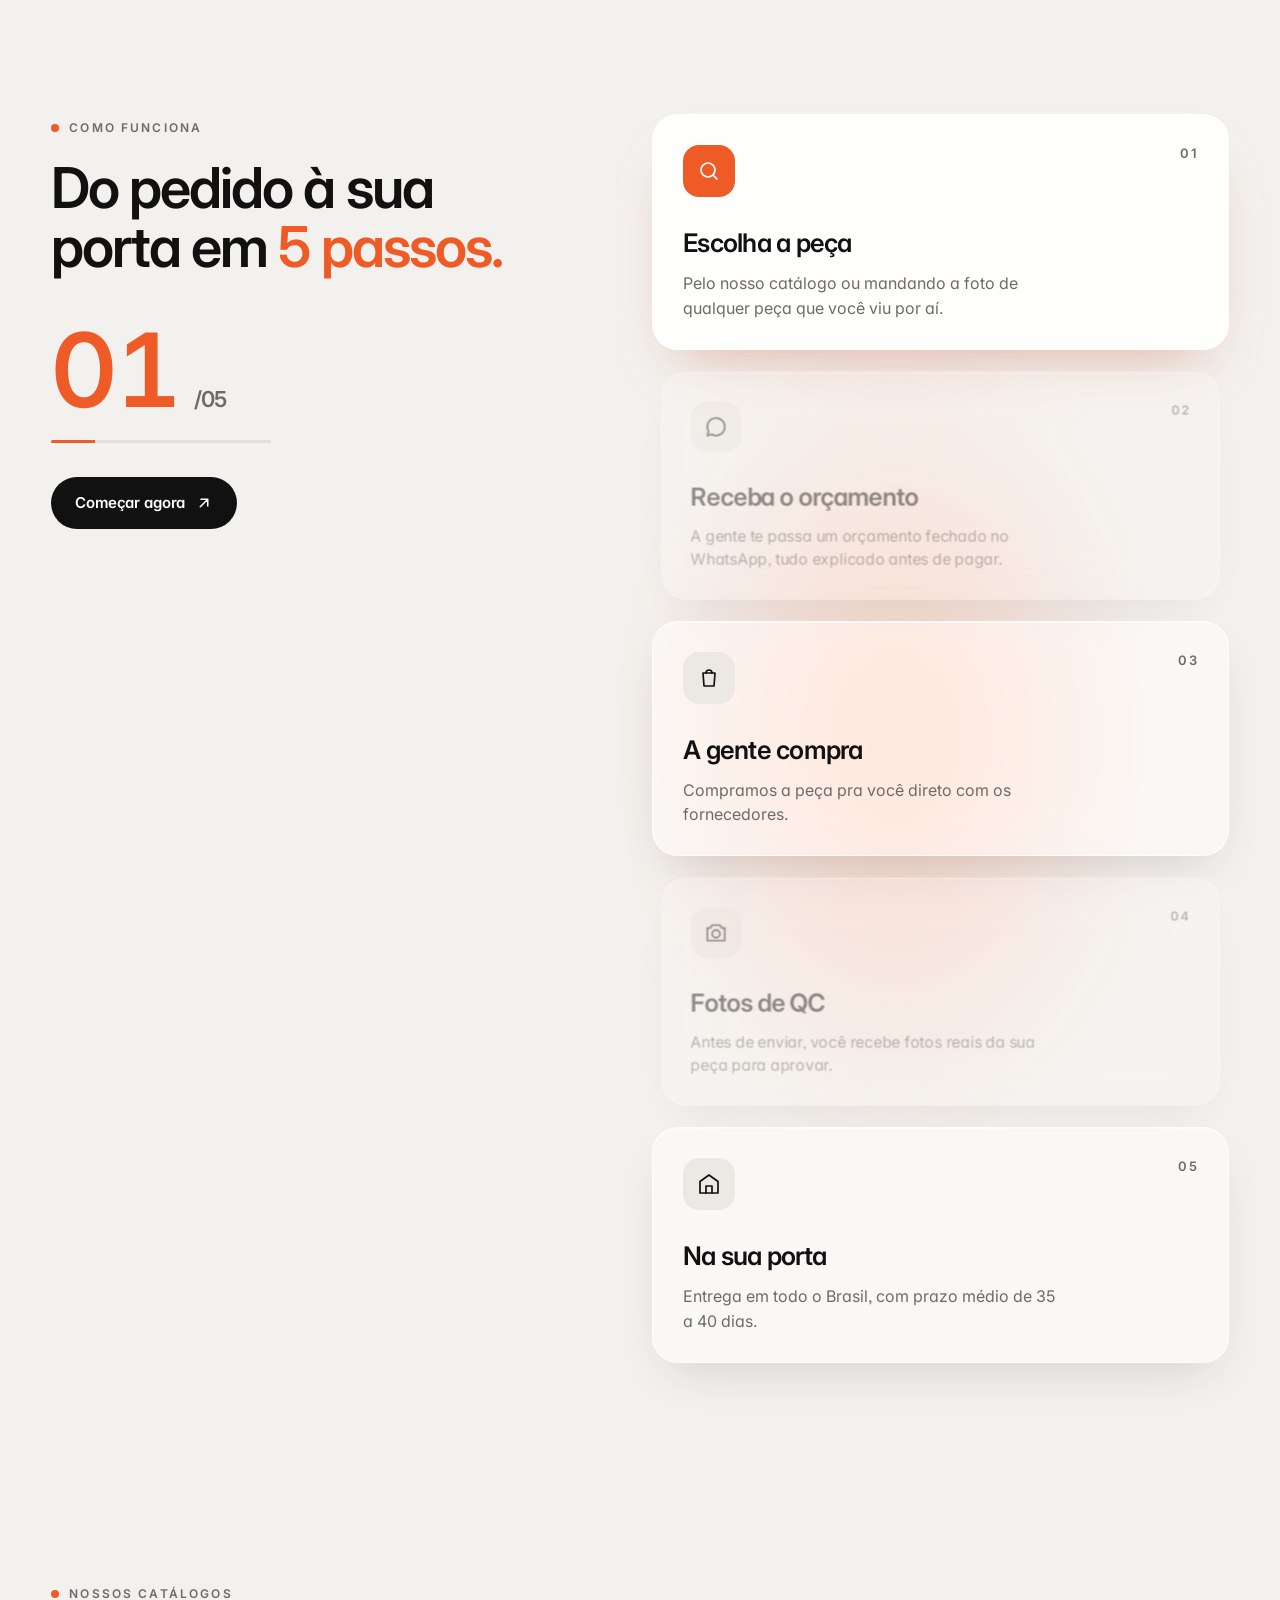
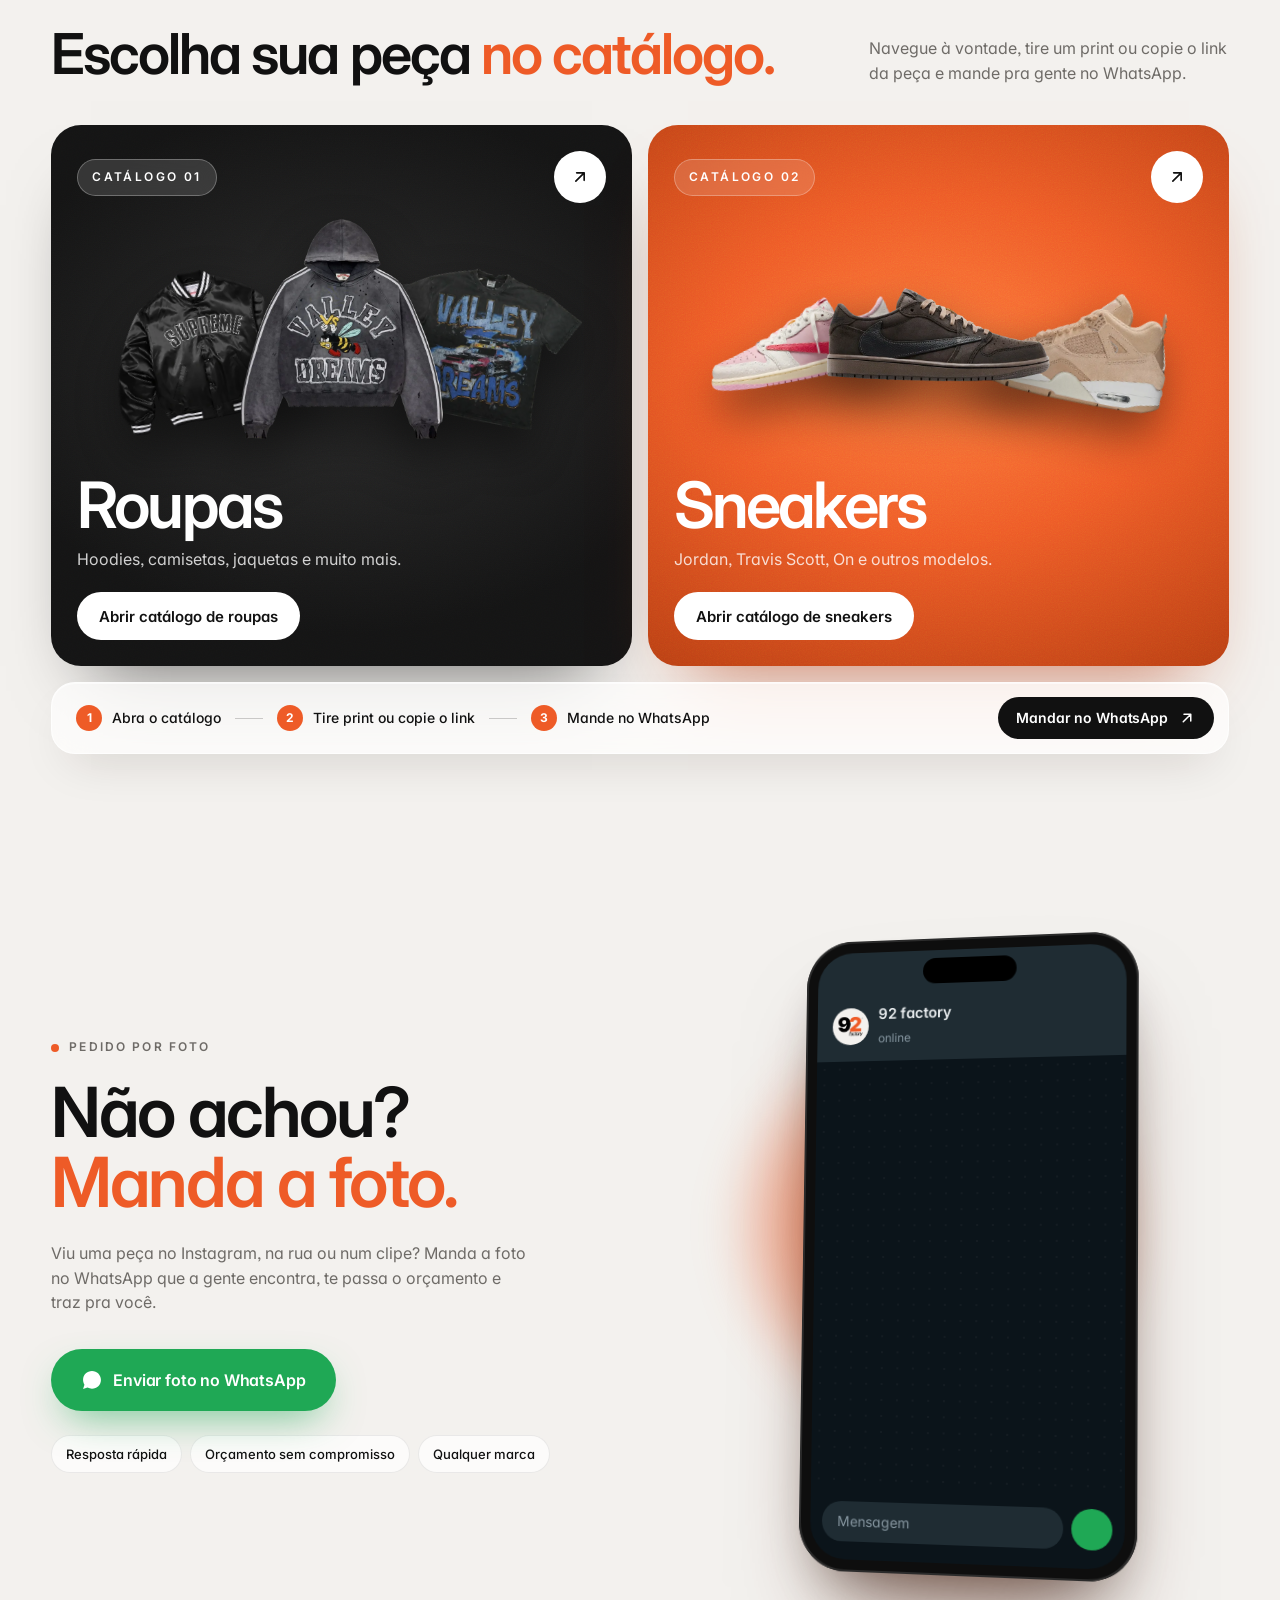
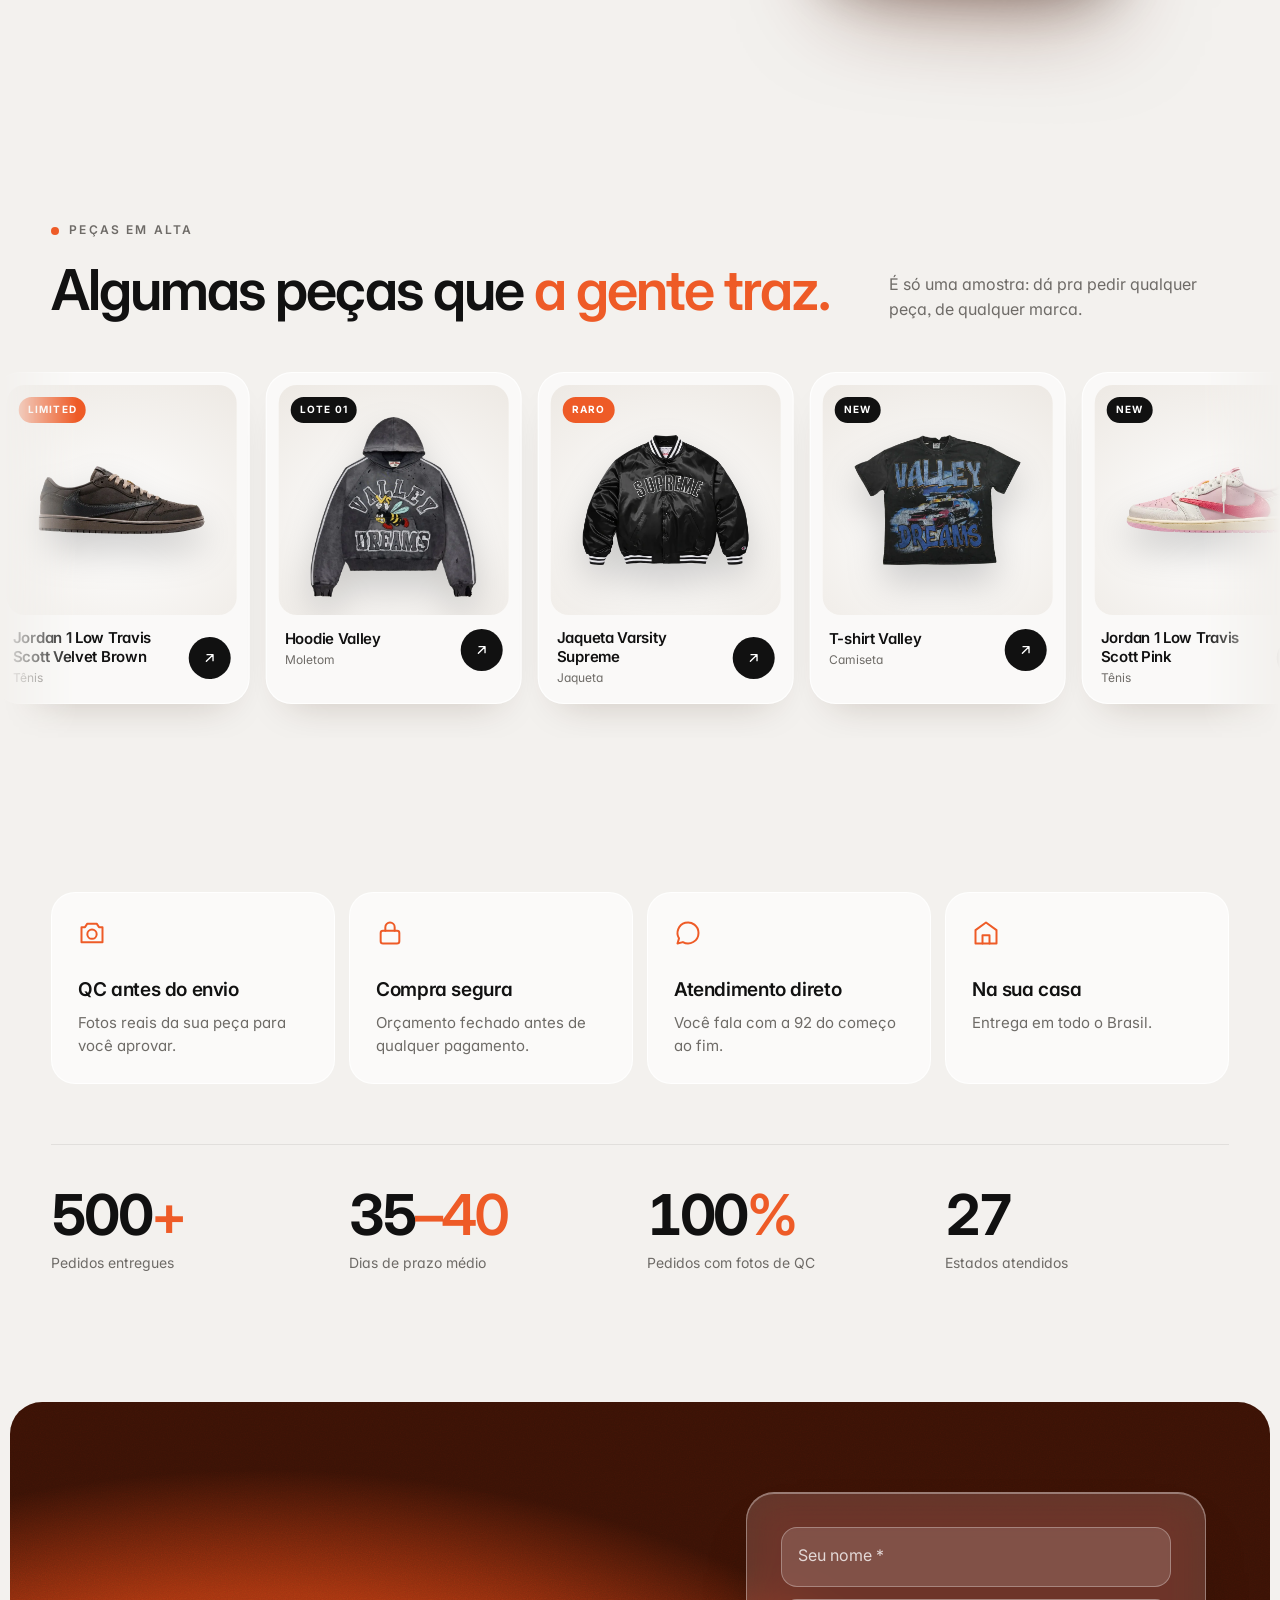
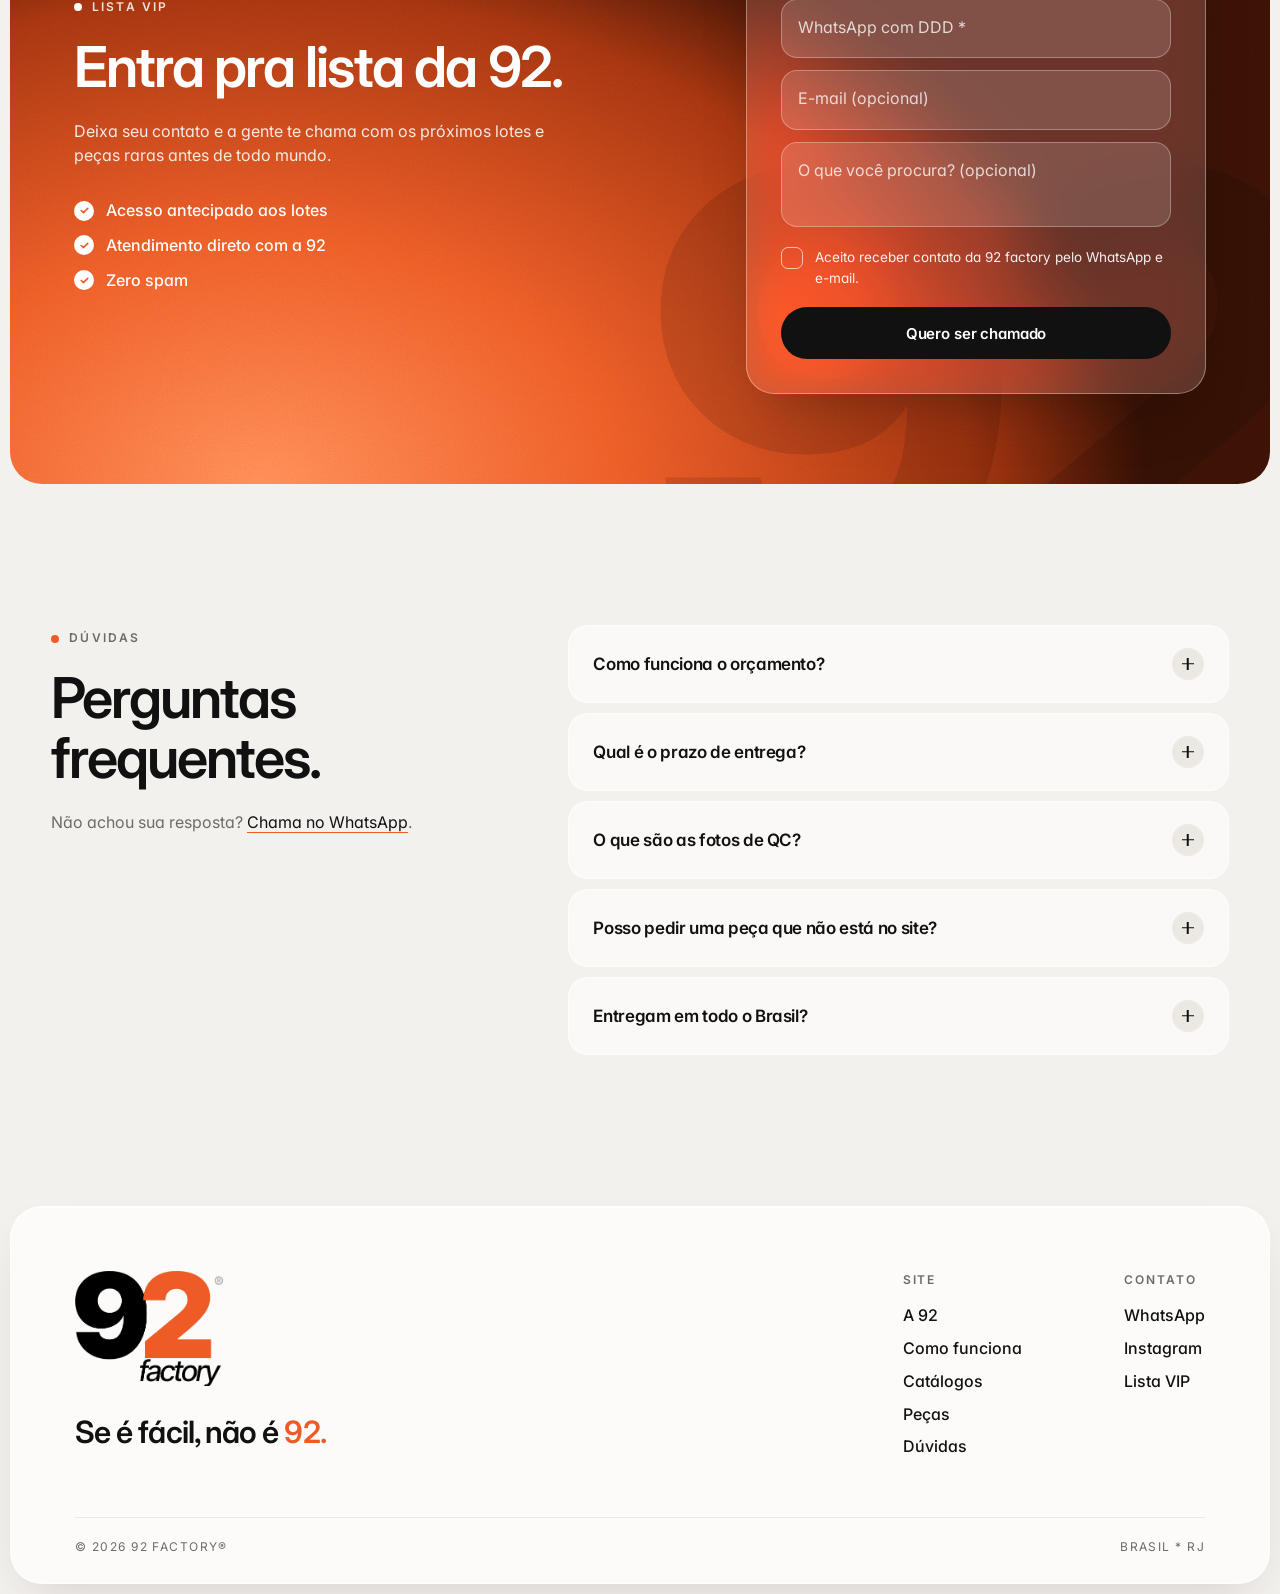
==== commit 774186e2: "Adiciona dobra Nossos catálogos (roupas e sneakers) Co-Authored-By: Claude Opus 5.5 <noreply@anthrop" ====
--- a/index.html
+++ b/index.html
@@ -35,6 +35,7 @@
     <nav class="header__nav" aria-label="Principal">
       <a href="#sobre">A 92</a>
       <a href="#como-funciona">Como funciona</a>
+      <a href="#catalogos">Catálogos</a>
       <a href="#manda-foto">Manda a foto</a>
       <a href="#pecas">Peças</a>
       <a href="#faq">Dúvidas</a>
@@ -47,6 +48,8 @@
     <nav>
       <a href="#sobre">A 92</a>
       <a href="#como-funciona">Como funciona</a>
+      <a href="#catalogos">Catálogos</a>
+      <a href="#catalogos">Catálogos</a>
       <a href="#manda-foto">Manda a foto</a>
       <a href="#pecas">Peças</a>
       <a href="#lista">Lista VIP</a>
@@ -164,6 +167,55 @@
           <p>Entrega em todo o Brasil, com prazo médio de <span class="js-prazo">35 a 40 dias</span>.</p>
         </li>
       </ol>
+    </section>
+
+    <!-- ============ NOSSOS CATÁLOGOS ============ -->
+    <section class="cats" id="catalogos">
+      <div class="cats__head">
+        <div>
+          <p class="kicker rv">Nossos catálogos</p>
+          <h2 class="h2 rv">Escolha sua peça <span class="o">no catálogo.</span></h2>
+        </div>
+        <p class="lead rv">Navegue à vontade, tire um print ou copie o link da peça e mande pra gente no WhatsApp.</p>
+      </div>
+      <div class="cats__grid">
+        <a class="cat cat--dark rv" id="catRoupas" href="https://windvane168.x.yupoo.com/" target="_blank" rel="noopener" data-cat="roupas">
+          <div class="cat__top"><span class="cat__label">Catálogo 01</span><span class="cat__arrow"><svg viewBox="0 0 24 24"><path d="M7 17 17 7M8 7h9v9"/></svg></span></div>
+          <div class="cat__fan" aria-hidden="true">
+            <img src="img/p/varsity-supreme-sm.webp" alt="" class="f1" loading="lazy">
+            <img src="img/p/hoodie-valley-sm.webp" alt="" class="f2" loading="lazy">
+            <img src="img/p/tshirt-valley-sm.webp" alt="" class="f3" loading="lazy">
+          </div>
+          <div class="cat__bottom">
+            <h3>Roupas</h3>
+            <p>Hoodies, camisetas, jaquetas e muito mais.</p>
+            <span class="cat__btn">Abrir catálogo de roupas</span>
+          </div>
+        </a>
+        <a class="cat cat--orange rv" id="catSneakers" href="https://yolo66.x.yupoo.com/" target="_blank" rel="noopener" data-cat="sneakers">
+          <div class="cat__top"><span class="cat__label">Catálogo 02</span><span class="cat__arrow"><svg viewBox="0 0 24 24"><path d="M7 17 17 7M8 7h9v9"/></svg></span></div>
+          <div class="cat__fan" aria-hidden="true">
+            <img src="img/p/travis-pink-sm.webp" alt="" class="f1" loading="lazy">
+            <img src="img/p/travis-velvet-sm.webp" alt="" class="f2" loading="lazy">
+            <img src="img/p/jordan4-levis-sm.webp" alt="" class="f3" loading="lazy">
+          </div>
+          <div class="cat__bottom">
+            <h3>Sneakers</h3>
+            <p>Jordan, Travis Scott, On e outros modelos.</p>
+            <span class="cat__btn">Abrir catálogo de sneakers</span>
+          </div>
+        </a>
+      </div>
+      <div class="cats__tip glass rv">
+        <div class="cats__steps">
+          <span><b>1</b>Abra o catálogo</span>
+          <i></i>
+          <span><b>2</b>Tire print ou copie o link</span>
+          <i></i>
+          <span><b>3</b>Mande no WhatsApp</span>
+        </div>
+        <a href="#" class="btn btn--dark btn--sm magnetic" data-wa="catalogos"><span>Mandar no WhatsApp</span><svg class="ic" viewBox="0 0 24 24"><path d="M7 17 17 7M8 7h9v9"/></svg></a>
+      </div>
     </section>
 
     <!-- ============ NÃO ACHOU? MANDA A FOTO ============ -->
@@ -276,7 +328,7 @@
           <p class="footer__slogan">Se é fácil, não é <span class="o">92.</span></p>
         </div>
         <div class="footer__cols">
-          <div><h4>Site</h4><a href="#sobre">A 92</a><a href="#como-funciona">Como funciona</a><a href="#pecas">Peças</a><a href="#faq">Dúvidas</a></div>
+          <div><h4>Site</h4><a href="#sobre">A 92</a><a href="#como-funciona">Como funciona</a><a href="#catalogos">Catálogos</a><a href="#pecas">Peças</a><a href="#faq">Dúvidas</a></div>
           <div><h4>Contato</h4><a href="#" data-wa="footer">WhatsApp</a><a href="#" id="igLink" target="_blank" rel="noopener">Instagram</a><a href="#lista">Lista VIP</a></div>
         </div>
       </div>
--- a/css/style.css
+++ b/css/style.css
@@ -0,0 +1,439 @@
+/* =========================================================
+   92 factory — v2 (clean, claro, vidro)
+   ========================================================= */
+:root {
+  --orange: #EE5B27;
+  --orange-l: #FF7A45;
+  --orange-d: #B83A10;
+  --ink: #111111;
+  --ink-2: #2A2A2A;
+  --muted: #6E6B67;
+  --bg: #F3F1EE;
+  --bg-2: #ECE9E4;
+  --line: rgba(17,17,17,.08);
+  --glass: rgba(255,255,255,.55);
+  --glass-b: rgba(255,255,255,.7);
+  --pad: clamp(16px, 4vw, 64px);
+  --ease: cubic-bezier(.22,1,.36,1);
+  --font: "Inter", system-ui, -apple-system, "Segoe UI", Roboto, sans-serif;
+}
+*, *::before, *::after { box-sizing: border-box; }
+html { -webkit-text-size-adjust: 100%; scroll-behavior: smooth; overflow-x: clip; }
+body { margin: 0; background: var(--bg); color: var(--ink); font-family: var(--font); font-size: 16px; line-height: 1.55; -webkit-font-smoothing: antialiased; overflow-x: clip; font-feature-settings: "cv11", "ss03"; }
+body.is-loading { overflow: hidden; }
+img { max-width: 100%; display: block; }
+a { color: inherit; text-decoration: none; }
+button { font: inherit; color: inherit; background: none; border: 0; cursor: pointer; }
+::selection { background: var(--orange); color: #fff; }
+.o { color: var(--orange); }
+[hidden] { display: none !important; }
+
+/* ---------- Glass ---------- */
+.glass {
+  background: var(--glass); border: 1px solid var(--glass-b);
+  backdrop-filter: blur(22px) saturate(160%); -webkit-backdrop-filter: blur(22px) saturate(160%);
+  box-shadow: 0 1px 0 rgba(255,255,255,.6) inset, 0 20px 50px -20px rgba(40,20,10,.18);
+}
+.glass--light { background: rgba(255,255,255,.16); border-color: rgba(255,255,255,.35); box-shadow: 0 1px 0 rgba(255,255,255,.35) inset, 0 30px 60px -30px rgba(0,0,0,.35); }
+.grain { position: absolute; inset: 0; pointer-events: none; opacity: .22; mix-blend-mode: overlay; border-radius: inherit;
+  background-image: url("data:image/svg+xml,%3Csvg xmlns='http://www.w3.org/2000/svg' width='180' height='180'%3E%3Cfilter id='n'%3E%3CfeTurbulence type='fractalNoise' baseFrequency='.85' numOctaves='3' stitchTiles='stitch'/%3E%3C/filter%3E%3Crect width='100%25' height='100%25' filter='url(%23n)'/%3E%3C/svg%3E"); }
+
+/* ---------- Type ---------- */
+.kicker { display: inline-flex; align-items: center; gap: 10px; font-size: 12px; letter-spacing: .18em; text-transform: uppercase; color: var(--muted); font-weight: 600; margin: 0 0 20px; }
+.kicker::before { content: ""; width: 8px; height: 8px; border-radius: 50%; background: var(--orange); }
+.kicker--light { color: rgba(255,255,255,.85); } .kicker--light::before { background: #fff; }
+.h2 { font-size: clamp(32px, 4.4vw, 64px); line-height: 1.06; letter-spacing: -.035em; font-weight: 600; margin: 0; padding-bottom: .04em; text-wrap: balance; }
+.h2--light { color: #fff; }
+.lead { color: var(--muted); font-size: clamp(16px, 1.25vw, 18px); max-width: 480px; margin: 20px 0 0; }
+.lead--light { color: rgba(255,255,255,.88); }
+.link { color: var(--ink); border-bottom: 1.5px solid var(--orange); }
+
+/* Reveal sem cortes */
+.rv { opacity: 0; transform: translateY(28px); filter: blur(6px); transition: opacity 1s var(--ease), transform 1s var(--ease), filter 1s var(--ease); }
+.rv.is-in { opacity: 1; transform: none; filter: none; }
+
+/* ---------- Buttons ---------- */
+.btn { position: relative; display: inline-flex; align-items: center; justify-content: center; gap: 10px; height: 52px; padding: 0 24px; border-radius: 999px; font-weight: 600; font-size: 15px; letter-spacing: -.01em; white-space: nowrap; overflow: hidden; isolation: isolate; transition: transform .45s var(--ease), background .35s, color .35s, box-shadow .35s; }
+.btn::after { content: ""; position: absolute; inset: 0; z-index: -1; border-radius: inherit; background: var(--orange); transform: scale(0); transition: transform .55s var(--ease); }
+.btn:hover::after { transform: scale(1.05); }
+.btn .ic { width: 18px; height: 18px; fill: none; stroke: currentColor; stroke-width: 2; stroke-linecap: round; stroke-linejoin: round; transition: transform .45s var(--ease); }
+.btn .ic--fill { fill: currentColor; stroke: none; width: 22px; height: 22px; }
+.btn:hover .ic { transform: translate(2px, -2px); }
+.btn:hover .ic--fill { transform: rotate(-10deg) scale(1.08); }
+.btn--dark { background: var(--ink); color: #fff; }
+.btn--orange { background: var(--orange); color: #fff; }
+.btn--orange::after { background: var(--ink); }
+.btn--glass { background: rgba(255,255,255,.16); color: #fff; border: 1px solid rgba(255,255,255,.4); backdrop-filter: blur(14px); -webkit-backdrop-filter: blur(14px); }
+.btn--glass::after { background: #fff; }
+.btn--glass:hover { color: var(--ink); }
+.btn--wa { background: #1FA855; color: #fff; box-shadow: 0 16px 40px -14px rgba(31,168,85,.7); }
+.btn--wa::after { background: var(--ink); }
+.btn--sm { height: 42px; padding: 0 18px; font-size: 14px; }
+.btn--lg { height: 62px; padding: 0 30px; font-size: 16px; }
+.btn--block { width: 100%; }
+.btn.is-loading { pointer-events: none; opacity: .6; }
+
+/* ---------- Preloader ---------- */
+.preloader { position: fixed; inset: 0; z-index: 1000; background: var(--bg); display: grid; place-content: center; justify-items: center; transition: opacity .8s var(--ease), visibility .8s; }
+.preloader.is-done { opacity: 0; visibility: hidden; }
+.pl-logo { display: flex; font-weight: 800; font-size: clamp(96px, 16vw, 180px); line-height: .9; letter-spacing: -.06em; padding-right: .06em; }
+.pl-logo span { display: inline-block; opacity: 0; transform: translateY(40px); animation: plIn .9s var(--ease) forwards; }
+.pl-2 { color: var(--orange); animation-delay: .12s !important; }
+.pl-word { font-weight: 700; font-style: italic; font-size: clamp(24px, 3vw, 34px); letter-spacing: -.04em; margin: -2px 0 0 34%; padding-right: .1em; opacity: 0; animation: plIn .8s .35s var(--ease) forwards; }
+.pl-bar { width: 140px; height: 2px; background: rgba(0,0,0,.08); margin-top: 30px; border-radius: 2px; overflow: hidden; }
+.pl-bar i { display: block; height: 100%; background: var(--orange); transform-origin: left; transform: scaleX(0); }
+@keyframes plIn { to { opacity: 1; transform: none; } }
+
+/* ---------- Cursor ---------- */
+.cursor { position: fixed; left: 0; top: 0; z-index: 999; width: 10px; height: 10px; margin: -5px 0 0 -5px; border-radius: 50%; background: var(--orange); pointer-events: none; opacity: 0; transition: width .35s var(--ease), height .35s var(--ease), margin .35s var(--ease), background .3s, opacity .3s, border-color .3s; border: 1px solid transparent; }
+.cursor.is-on { opacity: 1; }
+.cursor.is-hover { width: 44px; height: 44px; margin: -22px 0 0 -22px; background: rgba(238,91,39,.12); border-color: var(--orange); }
+@media (hover: none), (max-width: 900px) { .cursor { display: none; } }
+
+/* ---------- Header (pílula de vidro) ---------- */
+.header { position: fixed; z-index: 100; top: 18px; left: 50%; transform: translateX(-50%); width: min(1180px, calc(100% - 36px)); display: flex; align-items: center; gap: 20px; padding: 8px 8px 8px 20px; border-radius: 999px;
+  background: rgba(255,255,255,.66); border: 1px solid rgba(255,255,255,.8); backdrop-filter: blur(20px) saturate(170%); -webkit-backdrop-filter: blur(20px) saturate(170%); box-shadow: 0 10px 40px -16px rgba(0,0,0,.28);
+  transition: transform .6s var(--ease); }
+.header.is-hidden { transform: translate(-50%, -150%); }
+.header__logo img { height: 40px; width: auto; }
+.header__nav { display: flex; gap: 2px; margin: 0 auto; }
+.header__nav a { font-size: 14px; font-weight: 500; color: var(--ink-2); padding: 9px 14px; border-radius: 999px; transition: background .3s, color .3s; }
+.header__nav a:hover, .header__nav a.is-active { background: rgba(17,17,17,.06); color: var(--ink); }
+.burger { display: none; width: 44px; height: 44px; margin-left: auto; position: relative; border-radius: 50%; background: var(--ink); }
+.burger span { position: absolute; left: 14px; right: 14px; height: 1.5px; background: #fff; transition: transform .5s var(--ease), top .5s var(--ease); }
+.burger span:first-child { top: 18px; } .burger span:last-child { top: 25px; }
+.burger.is-open span:first-child { top: 21.5px; transform: rotate(45deg); }
+.burger.is-open span:last-child { top: 21.5px; transform: rotate(-45deg); }
+.mmenu { position: fixed; inset: 0; z-index: 90; background: rgba(243,241,238,.88); backdrop-filter: blur(24px); -webkit-backdrop-filter: blur(24px); display: flex; flex-direction: column; justify-content: center; gap: 30px; padding: 100px 28px 40px; opacity: 0; visibility: hidden; transition: opacity .5s var(--ease), visibility .5s; }
+.mmenu.is-open { opacity: 1; visibility: visible; }
+.mmenu nav { display: grid; gap: 4px; }
+.mmenu nav a { font-size: 36px; font-weight: 600; letter-spacing: -.035em; line-height: 1.25; transform: translateY(20px); opacity: 0; transition: transform .6s var(--ease), opacity .6s; }
+.mmenu.is-open nav a { transform: none; opacity: 1; }
+.mmenu.is-open nav a:nth-child(2) { transition-delay: .05s; } .mmenu.is-open nav a:nth-child(3) { transition-delay: .1s; } .mmenu.is-open nav a:nth-child(4) { transition-delay: .15s; } .mmenu.is-open nav a:nth-child(5) { transition-delay: .2s; } .mmenu.is-open nav a:nth-child(6) { transition-delay: .25s; }
+.mmenu__tag { margin: 0; color: var(--muted); font-size: 12px; letter-spacing: .2em; }
+
+/* =========================================================
+   HERO — pôster laranja
+   ========================================================= */
+.hero { padding: 10px; }
+.hero__frame { position: relative; height: max(660px, calc(100svh - 20px)); border-radius: 32px; overflow: hidden; isolation: isolate; color: #fff; }
+.hero__bg { position: absolute; inset: 0; z-index: -2;
+  background: radial-gradient(62% 72% at 56% 50%, #FF7B3D 0%, #EE5B27 30%, #C2420F 58%, #4A1606 86%, #1A0702 100%); }
+.hero__bg::after { content: ""; position: absolute; inset: 0; background: linear-gradient(180deg, rgba(0,0,0,.28) 0%, transparent 24%, transparent 58%, rgba(0,0,0,.5) 100%); }
+.hero__frame > .grain { z-index: -1; opacity: .3; }
+
+.hero__row { position: absolute; top: 104px; left: 0; right: 0; padding: 0 clamp(20px, 3.4vw, 48px); display: flex; justify-content: space-between; font-size: 12px; font-weight: 500; letter-spacing: .26em; text-transform: uppercase; color: rgba(255,255,255,.88); z-index: 3; }
+
+.hero__giant { position: absolute; left: 50%; top: 50%; z-index: -1; translate: -50% -50%; font-weight: 800; font-size: min(58vw, 88vh); line-height: .8; letter-spacing: -.07em; color: #1F0904; opacity: .88; white-space: nowrap; user-select: none; pointer-events: none; padding: 0 .08em .02em 0; }
+
+.hero__side { position: absolute; top: 50%; z-index: 2; font-weight: 300; font-style: italic; font-size: clamp(30px, 4.2vw, 66px); letter-spacing: -.04em; color: #fff; pointer-events: none; padding-right: .12em; line-height: 1.1; }
+.hero__side--l { left: clamp(20px, 4vw, 64px); margin-top: -2.4em; }
+.hero__side--r { right: clamp(20px, 4vw, 64px); margin-top: 1.2em; }
+
+.hero__stage { position: absolute; inset: 0; z-index: 1; pointer-events: none; }
+.hero__item { position: absolute; will-change: transform; }
+.hero__item--main { left: 57%; top: 52%; width: min(34vw, 56vh, 580px); margin: calc(min(34vw, 56vh, 580px) * -.55) 0 0 calc(min(34vw, 56vh, 580px) * -.5); filter: drop-shadow(0 50px 60px rgba(30,8,0,.55)); }
+.hero__item--front { left: 57%; bottom: 7%; width: min(24vw, 36vh, 400px); margin-left: calc(min(34vw, 56vh, 580px) * .22); filter: drop-shadow(0 30px 34px rgba(30,8,0,.6)); z-index: 2; }
+.hero__item--back { left: 57%; top: 21%; width: min(19vw, 28vh, 300px); margin-left: calc(min(34vw, 56vh, 580px) * -.98); filter: drop-shadow(0 26px 30px rgba(30,8,0,.4)) blur(.5px); }
+
+.hero__content { position: absolute; left: clamp(20px, 3.4vw, 48px); bottom: clamp(24px, 4vw, 48px); z-index: 4; max-width: 500px; }
+.hero__kicker { font-size: 12px; letter-spacing: .22em; font-weight: 600; margin: 0 0 14px; color: rgba(255,255,255,.82); }
+.hero__title { font-size: clamp(38px, 4.6vw, 70px); line-height: 1.02; letter-spacing: -.04em; font-weight: 600; margin: 0; padding: 0 .04em .06em 0; }
+.hero__sub { font-size: clamp(15px, 1.15vw, 17px); color: rgba(255,255,255,.9); margin: 16px 0 0; max-width: 390px; }
+.hero__ctas { display: flex; gap: 10px; flex-wrap: wrap; margin-top: 26px; }
+.hero__content .rv:nth-child(2) { transition-delay: .08s; } .hero__content .rv:nth-child(3) { transition-delay: .16s; } .hero__content .rv:nth-child(4) { transition-delay: .24s; }
+
+.hero__badge { position: absolute; right: clamp(20px, 3.4vw, 48px); top: 214px; z-index: 4; display: flex; align-items: center; gap: 14px; padding: 10px 18px 10px 10px; border-radius: 20px; color: #fff; background: rgba(255,255,255,.14); border-color: rgba(255,255,255,.35); transition-delay: .35s; }
+.hero__badgeImg { width: 60px; height: 60px; border-radius: 14px; background: rgba(255,255,255,.9); display: grid; place-items: center; padding: 6px; }
+.hero__badge b { display: block; font-size: 15px; font-weight: 600; }
+.hero__badge span { font-size: 13px; opacity: .85; }
+.hero__meta { position: absolute; right: clamp(20px, 3.4vw, 48px); top: 146px; z-index: 3; display: flex; flex-direction: column; align-items: flex-end; gap: 8px; font-size: 11px; letter-spacing: .2em; color: rgba(255,255,255,.78); }
+.barcode { width: 96px; height: 24px; opacity: .85; background: repeating-linear-gradient(90deg, #fff 0 2px, transparent 2px 4px, #fff 4px 5px, transparent 5px 8px, #fff 8px 11px, transparent 11px 12px); }
+.dot { display: inline-block; width: 8px; height: 8px; border-radius: 50%; background: #1FA855; box-shadow: 0 0 0 0 rgba(31,168,85,.5); animation: pulse 2s infinite; }
+@keyframes pulse { to { box-shadow: 0 0 0 10px rgba(31,168,85,0); } }
+
+/* =========================================================
+   SOBRE
+   ========================================================= */
+.about { padding: clamp(100px, 13vw, 180px) var(--pad) clamp(70px, 9vw, 120px); max-width: 1280px; margin: 0 auto; }
+.about__text { font-size: clamp(26px, 3.3vw, 48px); line-height: 1.2; letter-spacing: -.03em; font-weight: 500; margin: 0; max-width: 1100px; }
+.about__text .wd { color: rgba(17,17,17,.14); transition: color .5s; }
+.about__text .wd.on { color: var(--ink); }
+.about__text .wd.hl.on { color: var(--orange); }
+.about__chips { display: grid; grid-template-columns: repeat(3, 1fr); gap: 14px; margin-top: clamp(40px, 6vw, 72px); }
+.chip { border-radius: 22px; padding: 22px 24px; background: rgba(255,255,255,.7); }
+.chip b { display: block; font-size: clamp(22px, 2.1vw, 30px); font-weight: 600; letter-spacing: -.03em; }
+.chip span { color: var(--muted); font-size: 14px; }
+.about__chips .rv:nth-child(2) { transition-delay: .08s; } .about__chips .rv:nth-child(3) { transition-delay: .16s; }
+
+/* =========================================================
+   COMO FUNCIONA (sticky)
+   ========================================================= */
+.how { display: grid; grid-template-columns: 1fr 1.1fr; gap: clamp(30px, 6vw, 100px); padding: clamp(60px, 8vw, 120px) var(--pad); max-width: 1280px; margin: 0 auto; position: relative; }
+.how::before { content: ""; position: absolute; z-index: -1; right: 0; top: 10%; width: 60%; height: 80%; background: radial-gradient(closest-side, rgba(238,91,39,.22), transparent 70%); filter: blur(30px); }
+.how__sticky { position: sticky; top: 130px; }
+.how__count { display: flex; align-items: baseline; gap: 6px; margin-top: 40px; font-weight: 600; letter-spacing: -.05em; }
+.how__count span { font-size: clamp(64px, 8vw, 120px); line-height: 1; color: var(--orange); font-variant-numeric: tabular-nums; display: inline-block; transition: transform .5s var(--ease), opacity .3s; padding-right: .06em; }
+.how__count span.flip { transform: translateY(-14px); opacity: 0; }
+.how__count small { font-size: 22px; color: var(--muted); }
+.how__bar { width: 220px; height: 3px; border-radius: 3px; background: var(--line); margin: 18px 0 34px; overflow: hidden; }
+.how__bar i { display: block; height: 100%; background: var(--orange); transform-origin: left; transform: scaleX(.2); transition: transform .6s var(--ease); }
+.how__list { list-style: none; margin: 0; padding: 0; display: grid; gap: 18px; }
+.step { position: relative; border-radius: 26px; padding: 30px 30px 28px; min-height: 230px; opacity: .45; transform: scale(.97); transition: opacity .6s var(--ease), transform .6s var(--ease), background .6s, box-shadow .6s; background: rgba(255,255,255,.5); }
+.step.is-active { opacity: 1; transform: none; background: rgba(255,255,255,.88); box-shadow: 0 1px 0 #fff inset, 0 30px 60px -28px rgba(184,58,16,.35); }
+.step__ic { width: 52px; height: 52px; border-radius: 16px; display: grid; place-items: center; background: var(--bg-2); transition: background .5s, color .5s; }
+.step.is-active .step__ic { background: var(--orange); color: #fff; }
+.step__ic svg { width: 24px; height: 24px; fill: none; stroke: currentColor; stroke-width: 1.7; stroke-linecap: round; stroke-linejoin: round; }
+.step__n { position: absolute; top: 28px; right: 30px; font-size: 13px; font-weight: 600; color: var(--muted); letter-spacing: .1em; }
+.step h3 { font-size: clamp(22px, 2vw, 28px); font-weight: 600; letter-spacing: -.03em; margin: 26px 0 8px; }
+.step p { color: var(--muted); margin: 0; max-width: 380px; }
+
+/* =========================================================
+   CATÁLOGOS
+   ========================================================= */
+.cats { padding: clamp(70px, 9vw, 130px) var(--pad) clamp(30px, 4vw, 60px); max-width: 1280px; margin: 0 auto; }
+.cats__head { display: flex; justify-content: space-between; align-items: flex-end; gap: 30px; flex-wrap: wrap; margin-bottom: 40px; }
+.cats__head .lead { margin: 0; max-width: 360px; }
+.cats__grid { display: grid; grid-template-columns: 1fr 1fr; gap: 16px; }
+.cat { position: relative; isolation: isolate; overflow: hidden; border-radius: 30px; min-height: 520px; padding: 26px; display: flex; flex-direction: column; justify-content: space-between; color: #fff; transition: transform .7s var(--ease), box-shadow .7s var(--ease), opacity 1s var(--ease), filter 1s var(--ease); }
+.cat:hover { transform: translateY(-8px); }
+.cat--dark { background: radial-gradient(90% 70% at 50% 45%, #2C2C2C 0%, #141414 70%); box-shadow: 0 40px 70px -40px rgba(0,0,0,.6); }
+.cat--orange { background: radial-gradient(90% 70% at 50% 45%, #FF7B3D 0%, #EE5B27 45%, #B53D12 100%); box-shadow: 0 40px 70px -40px rgba(184,58,16,.7); transition-delay: .08s; }
+.cat::after { content: ""; position: absolute; inset: 0; z-index: -1; opacity: .22; mix-blend-mode: overlay; background-image: url("data:image/svg+xml,%3Csvg xmlns='http://www.w3.org/2000/svg' width='180' height='180'%3E%3Cfilter id='n'%3E%3CfeTurbulence type='fractalNoise' baseFrequency='.85' numOctaves='3' stitchTiles='stitch'/%3E%3C/filter%3E%3Crect width='100%25' height='100%25' filter='url(%23n)'/%3E%3C/svg%3E"); }
+.cat__top { display: flex; justify-content: space-between; align-items: center; }
+.cat__label { font-size: 12px; letter-spacing: .2em; text-transform: uppercase; font-weight: 600; padding: 8px 14px; border-radius: 999px; background: rgba(255,255,255,.14); border: 1px solid rgba(255,255,255,.28); backdrop-filter: blur(10px); -webkit-backdrop-filter: blur(10px); }
+.cat__arrow { width: 52px; height: 52px; border-radius: 50%; background: #fff; color: var(--ink); display: grid; place-items: center; transition: transform .6s var(--ease), background .3s, color .3s; }
+.cat__arrow svg { width: 20px; height: 20px; fill: none; stroke: currentColor; stroke-width: 2; stroke-linecap: round; stroke-linejoin: round; }
+.cat:hover .cat__arrow { transform: rotate(45deg) scale(1.08); }
+.cat--dark:hover .cat__arrow { background: var(--orange); color: #fff; }
+.cat__fan { position: relative; height: 250px; margin: 10px 0; }
+.cat__fan img { position: absolute; left: 50%; top: 50%; width: 42%; max-height: 220px; object-fit: contain; filter: drop-shadow(0 26px 26px rgba(0,0,0,.45)); transition: transform .8s var(--ease); }
+.cat__fan .f1 { transform: translate(-112%, -46%) rotate(-12deg) scale(.86); }
+.cat__fan .f2 { transform: translate(-50%, -54%); z-index: 2; }
+.cat__fan .f3 { transform: translate(12%, -46%) rotate(12deg) scale(.86); }
+.cat:hover .cat__fan .f1 { transform: translate(-128%, -50%) rotate(-18deg) scale(.9); }
+.cat:hover .cat__fan .f2 { transform: translate(-50%, -62%) scale(1.08); }
+.cat:hover .cat__fan .f3 { transform: translate(28%, -50%) rotate(18deg) scale(.9); }
+.cat__bottom h3 { font-size: clamp(40px, 5vw, 72px); font-weight: 600; letter-spacing: -.045em; line-height: 1; margin: 0; padding-right: .06em; }
+.cat__bottom p { margin: 10px 0 20px; color: rgba(255,255,255,.8); }
+.cat__btn { display: inline-flex; align-items: center; height: 48px; padding: 0 22px; border-radius: 999px; background: #fff; color: var(--ink); font-weight: 600; font-size: 15px; transition: background .3s, color .3s; }
+.cat--dark:hover .cat__btn { background: var(--orange); color: #fff; }
+.cat--orange:hover .cat__btn { background: var(--ink); color: #fff; }
+.cats__tip { margin-top: 16px; border-radius: 24px; padding: 14px 14px 14px 24px; display: flex; justify-content: space-between; align-items: center; gap: 16px; flex-wrap: wrap; background: rgba(255,255,255,.7); }
+.cats__steps { display: flex; align-items: center; gap: 14px; flex-wrap: wrap; font-size: 14px; font-weight: 500; }
+.cats__steps span { display: inline-flex; align-items: center; gap: 10px; }
+.cats__steps b { width: 26px; height: 26px; border-radius: 50%; background: var(--orange); color: #fff; font-size: 12px; display: grid; place-items: center; }
+.cats__steps i { width: 28px; height: 1px; background: rgba(17,17,17,.2); }
+@media (max-width: 900px) {
+  .cats__grid { grid-template-columns: 1fr; }
+  .cat { min-height: 440px; }
+  .cats__steps i { display: none; }
+  .cats__steps { flex-direction: column; align-items: flex-start; gap: 8px; }
+  .cats__tip { padding: 18px; }
+  .cats__tip .btn { width: 100%; }
+}
+
+/* =========================================================
+   MANDA A FOTO
+   ========================================================= */
+.photo { position: relative; display: grid; grid-template-columns: 1.05fr .95fr; gap: clamp(30px, 6vw, 90px); align-items: center; padding: clamp(80px, 10vw, 150px) var(--pad); max-width: 1280px; margin: 0 auto; }
+.photo__glow { position: absolute; z-index: -1; right: 4%; top: 50%; width: 46vw; height: 46vw; max-width: 640px; max-height: 640px; margin-top: min(-23vw, -320px); border-radius: 50%; background: radial-gradient(closest-side, #FF8A55, rgba(238,91,39,.55) 45%, transparent 72%); filter: blur(20px); animation: breathe 7s ease-in-out infinite; }
+@keyframes breathe { 50% { transform: scale(1.08); } }
+.photo .h2 { font-size: clamp(40px, 5.4vw, 80px); line-height: 1.02; }
+.photo .btn--wa { margin-top: 34px; }
+.photo__list { list-style: none; padding: 0; margin: 24px 0 0; display: flex; flex-wrap: wrap; gap: 8px; }
+.photo__list li { font-size: 13px; font-weight: 500; padding: 8px 14px; border-radius: 999px; background: rgba(255,255,255,.7); border: 1px solid var(--line); }
+.photo__text .rv:nth-child(2) { transition-delay: .06s; } .photo__text .rv:nth-child(3) { transition-delay: .12s; } .photo__text .rv:nth-child(4) { transition-delay: .18s; } .photo__text .rv:nth-child(5) { transition-delay: .24s; }
+
+.phone-wrap { position: relative; display: grid; place-items: center; perspective: 1400px; }
+.phone { position: relative; width: min(340px, 84vw); height: 640px; border-radius: 48px; padding: 12px; background: #0E0E0E; box-shadow: 0 0 0 2px #2b2b2b inset, 0 60px 100px -40px rgba(80,25,5,.6), 0 30px 60px -30px rgba(0,0,0,.5); display: flex; flex-direction: column; overflow: hidden; transform: rotateY(-10deg) rotateX(3deg); transition: transform 1.2s var(--ease); }
+.phone__notch { position: absolute; top: 20px; left: 50%; translate: -50% 0; width: 96px; height: 26px; border-radius: 20px; background: #000; z-index: 3; }
+.phone__top { display: flex; align-items: center; gap: 10px; padding: 52px 16px 12px; background: #1F2C33; border-radius: 36px 36px 0 0; color: #E9EDEF; }
+.phone__top b { display: block; font-size: 15px; font-weight: 600; }
+.phone__top span { font-size: 12px; color: #8696A0; }
+.phone__av { width: 38px; height: 38px; border-radius: 50%; background: #F3F1EE; display: grid; place-items: center; padding: 6px; }
+.phone__chat { flex: 1; background: #0B141A; padding: 16px 12px; display: flex; flex-direction: column; gap: 8px; justify-content: flex-end; overflow: hidden; background-image: radial-gradient(rgba(255,255,255,.035) 1px, transparent 1px); background-size: 16px 16px; }
+.phone__input { display: flex; align-items: center; gap: 8px; padding: 10px 12px 18px; background: #0B141A; border-radius: 0 0 36px 36px; }
+.phone__input span { flex: 1; height: 40px; border-radius: 20px; background: #1F2C33; color: #8696A0; font-size: 14px; display: flex; align-items: center; padding: 0 16px; }
+.phone__input i { width: 40px; height: 40px; border-radius: 50%; background: #1FA855; }
+.msg { max-width: 80%; padding: 8px 10px 6px; border-radius: 12px; font-size: 13.5px; line-height: 1.4; color: #E9EDEF; opacity: 0; transform: translateY(14px) scale(.96); transition: opacity .5s var(--ease), transform .5s var(--ease); flex: none; }
+.msg.in { opacity: 1; transform: none; }
+.msg--me { align-self: flex-end; background: #005C4B; border-top-right-radius: 4px; }
+.msg--them { align-self: flex-start; background: #1F2C33; border-top-left-radius: 4px; }
+.msg small { display: block; text-align: right; font-size: 10.5px; color: rgba(233,237,239,.6); margin-top: 2px; }
+.msg__img { width: 190px; height: 140px; border-radius: 8px; background: #F3F1EE; display: grid; place-items: center; padding: 10px; margin-bottom: 6px; }
+.msg__img img { width: 100%; height: 100%; object-fit: contain; }
+.msg--typing { display: flex; gap: 4px; padding: 12px 14px; }
+.msg--typing i { width: 7px; height: 7px; border-radius: 50%; background: #8696A0; animation: typing 1.2s infinite; }
+.msg--typing i:nth-child(2) { animation-delay: .15s; } .msg--typing i:nth-child(3) { animation-delay: .3s; }
+@keyframes typing { 0%, 60%, 100% { transform: none; opacity: .5; } 30% { transform: translateY(-4px); opacity: 1; } }
+.msg__quote { background: rgba(255,255,255,.06); border-left: 3px solid var(--orange); border-radius: 6px; padding: 6px 8px; margin-bottom: 4px; font-size: 12px; }
+.msg__quote b { color: var(--orange-l); font-weight: 600; }
+.float-card { position: absolute; left: -10px; top: 16%; display: flex; align-items: center; gap: 10px; padding: 12px 16px; border-radius: 16px; font-size: 14px; font-weight: 600; background: rgba(255,255,255,.78); opacity: 0; transform: translateY(16px); transition: opacity .6s var(--ease), transform .6s var(--ease); }
+.float-card.in { opacity: 1; transform: none; }
+
+/* =========================================================
+   PEÇAS (rail)
+   ========================================================= */
+.pieces { padding: clamp(70px, 9vw, 130px) 0 clamp(50px, 6vw, 90px); }
+.pieces__head { display: flex; justify-content: space-between; align-items: flex-end; gap: 30px; flex-wrap: wrap; padding: 0 var(--pad); max-width: 1280px; margin: 0 auto 40px; }
+.pieces__head .lead { margin: 0; max-width: 340px; }
+.rail { overflow: hidden; cursor: grab; touch-action: pan-y; mask-image: linear-gradient(90deg, transparent, #000 6%, #000 94%, transparent); -webkit-mask-image: linear-gradient(90deg, transparent, #000 6%, #000 94%, transparent); }
+.rail.is-drag { cursor: grabbing; }
+.rail__track { display: flex; gap: 16px; width: max-content; padding: 10px 0 34px; will-change: transform; }
+.pc { flex: none; width: clamp(220px, 20vw, 280px); border-radius: 26px; padding: 12px; background: rgba(255,255,255,.6); border: 1px solid rgba(255,255,255,.85); box-shadow: 0 20px 40px -24px rgba(60,30,10,.25); transition: transform .6s var(--ease), box-shadow .6s, background .4s; user-select: none; }
+.pc:hover { transform: translateY(-8px); background: #fff; box-shadow: 0 34px 60px -26px rgba(184,58,16,.35); }
+.pc__media { position: relative; aspect-ratio: 1; border-radius: 18px; background: radial-gradient(80% 70% at 50% 60%, #fff 0%, #EEEAE5 100%); display: grid; place-items: center; padding: 14%; overflow: hidden; }
+.pc__media img { width: 100%; height: 100%; object-fit: contain; filter: drop-shadow(0 18px 18px rgba(0,0,0,.18)); transition: transform .8s var(--ease); pointer-events: none; }
+.pc:hover .pc__media img { transform: scale(1.08) rotate(-4deg); }
+.pc__tag { position: absolute; top: 12px; left: 12px; font-size: 10px; letter-spacing: .12em; font-weight: 700; padding: 5px 9px; border-radius: 999px; background: var(--ink); color: #fff; }
+.pc__tag--o { background: var(--orange); }
+.pc__b { display: flex; justify-content: space-between; align-items: center; gap: 10px; padding: 14px 6px 4px; }
+.pc__name { font-size: 15px; font-weight: 600; letter-spacing: -.02em; line-height: 1.25; margin: 0; }
+.pc__cat { font-size: 12px; color: var(--muted); margin: 2px 0 0; }
+.pc__go { flex: none; width: 42px; height: 42px; border-radius: 50%; background: var(--ink); color: #fff; display: grid; place-items: center; transition: background .3s, transform .5s var(--ease); }
+.pc__go svg { width: 16px; height: 16px; fill: none; stroke: currentColor; stroke-width: 2; stroke-linecap: round; stroke-linejoin: round; }
+.pc__go:hover { background: var(--orange); transform: rotate(45deg); }
+
+.look { padding: 0 0 clamp(60px, 7vw, 100px); }
+.look__grid { display: grid; grid-template-columns: repeat(4, 1fr); gap: 14px; padding: 0 var(--pad); max-width: 1280px; margin: 0 auto; }
+.look__grid figure { margin: 0; border-radius: 22px; overflow: hidden; aspect-ratio: 3/4; }
+.look__grid img { width: 100%; height: 100%; object-fit: cover; transition: transform 1s var(--ease); }
+.look__grid figure:hover img { transform: scale(1.05); }
+
+/* =========================================================
+   DIFERENCIAIS + NÚMEROS
+   ========================================================= */
+.perks { padding: clamp(40px, 6vw, 80px) var(--pad) clamp(80px, 10vw, 140px); max-width: 1280px; margin: 0 auto; }
+.perks__grid { display: grid; grid-template-columns: repeat(4, 1fr); gap: 14px; }
+.perk { border-radius: 24px; padding: 26px; background: rgba(255,255,255,.65); border: 1px solid rgba(255,255,255,.85); transition: transform .6s var(--ease), background .4s, opacity 1s var(--ease), filter 1s var(--ease); }
+.perk:hover { transform: translateY(-6px); background: #fff; }
+.perk svg { width: 28px; height: 28px; fill: none; stroke: var(--orange); stroke-width: 1.7; stroke-linecap: round; stroke-linejoin: round; }
+.perk h3 { font-size: 19px; font-weight: 600; letter-spacing: -.02em; margin: 22px 0 6px; }
+.perk p { margin: 0; color: var(--muted); font-size: 15px; }
+.perks__grid .rv:nth-child(2) { transition-delay: .07s; } .perks__grid .rv:nth-child(3) { transition-delay: .14s; } .perks__grid .rv:nth-child(4) { transition-delay: .21s; }
+.stats { display: grid; grid-template-columns: repeat(4, 1fr); gap: 14px; margin-top: 60px; border-top: 1px solid var(--line); padding-top: 40px; }
+.stat__n { font-size: clamp(40px, 4.4vw, 64px); font-weight: 600; letter-spacing: -.05em; line-height: 1.05; font-variant-numeric: tabular-nums; padding-right: .08em; }
+.stat__n span { color: var(--orange); }
+.stat__l { color: var(--muted); font-size: 14px; margin-top: 8px; }
+
+/* =========================================================
+   LISTA VIP
+   ========================================================= */
+.vip { padding: 0 10px; }
+.vip__frame { position: relative; overflow: hidden; isolation: isolate; border-radius: 32px; padding: clamp(50px, 7vw, 100px) clamp(20px, 5vw, 80px); display: grid; grid-template-columns: 1fr minmax(300px, 460px); gap: clamp(30px, 5vw, 80px); align-items: center; color: #fff; }
+.vip__bg { position: absolute; inset: 0; z-index: -2; background: radial-gradient(70% 90% at 20% 100%, #FF8A55 0%, #EE5B27 40%, #A33410 80%, #3A1205 100%); }
+.vip__frame > .grain { z-index: -1; }
+.vip__bg::after { content: "92"; position: absolute; right: -2%; bottom: -20%; font-weight: 800; font-size: min(46vw, 640px); line-height: .8; letter-spacing: -.07em; color: rgba(0,0,0,.12); }
+.vip__list { list-style: none; padding: 0; margin: 30px 0 0; display: grid; gap: 10px; }
+.vip__list li { display: flex; align-items: center; gap: 12px; font-weight: 500; }
+.vip__list li::before { content: ""; width: 20px; height: 20px; border-radius: 50%; flex: none; background: #fff url("data:image/svg+xml,%3Csvg xmlns='http://www.w3.org/2000/svg' viewBox='0 0 24 24'%3E%3Cpath d='m6 12 4 4 8-8' fill='none' stroke='%23EE5B27' stroke-width='3' stroke-linecap='round' stroke-linejoin='round'/%3E%3C/svg%3E") center/13px no-repeat; }
+.form { position: relative; border-radius: 28px; padding: clamp(22px, 3vw, 34px); display: grid; gap: 12px; color: #fff; }
+.field { position: relative; }
+.field input, .field textarea { width: 100%; background: rgba(255,255,255,.14); border: 1px solid rgba(255,255,255,.3); border-radius: 16px; color: #fff; font: inherit; font-size: 16px; padding: 24px 16px 9px; outline: none; transition: border-color .3s, background .3s; resize: none; }
+.field label { position: absolute; left: 17px; top: 16px; color: rgba(255,255,255,.78); pointer-events: none; transition: transform .3s var(--ease), color .3s; transform-origin: left top; }
+.field input:focus, .field textarea:focus { border-color: #fff; background: rgba(255,255,255,.22); }
+.field input:focus + label, .field input:not(:placeholder-shown) + label, .field textarea:focus + label, .field textarea:not(:placeholder-shown) + label { transform: translateY(-9px) scale(.74); color: #fff; }
+.err { display: none; color: #FFE1D4; font-size: 12px; margin: 6px 0 0 4px; font-weight: 600; }
+.field.has-err input, .field.has-err textarea { border-color: #fff; background: rgba(120,20,0,.25); }
+.field.has-err .err, .err--consent.show { display: block; }
+.check { display: flex; gap: 12px; align-items: flex-start; font-size: 13.5px; color: rgba(255,255,255,.92); cursor: pointer; margin-top: 2px; }
+.check input { position: absolute; opacity: 0; width: 1px; height: 1px; }
+.check__box { flex: none; width: 22px; height: 22px; border-radius: 7px; border: 1.5px solid rgba(255,255,255,.65); display: grid; place-items: center; transition: background .3s; }
+.check input:checked + .check__box { background: #fff; }
+.check input:checked + .check__box::after { content: ""; width: 10px; height: 6px; border-left: 2px solid var(--orange); border-bottom: 2px solid var(--orange); transform: rotate(-45deg) translate(1px, -1px); }
+.check input:focus-visible + .check__box { outline: 2px solid #fff; outline-offset: 2px; }
+.form .btn--dark { margin-top: 6px; }
+.form__msg { margin: 0; font-size: 14px; color: #fff; font-weight: 600; }
+.form__msg:empty { display: none; }
+.form__ok { position: absolute; inset: 0; border-radius: inherit; background: rgba(255,255,255,.96); color: var(--ink); display: grid; place-content: center; justify-items: center; text-align: center; padding: 30px; gap: 6px; opacity: 0; visibility: hidden; transition: opacity .6s var(--ease), visibility .6s; }
+.form.is-sent .form__ok { opacity: 1; visibility: visible; }
+.form__okIcon { width: 70px; height: 70px; border-radius: 50%; background: var(--orange); display: grid; place-items: center; transform: scale(0); transition: transform .8s .15s var(--ease); }
+.form__okIcon svg { width: 32px; height: 32px; fill: none; stroke: #fff; stroke-width: 3; stroke-linecap: round; stroke-linejoin: round; }
+.form.is-sent .form__okIcon { transform: scale(1); }
+.form__ok h3 { font-size: 26px; font-weight: 600; letter-spacing: -.03em; margin: 16px 0 0; }
+.form__ok p { color: var(--muted); margin: 0 0 16px; }
+
+/* =========================================================
+   FAQ
+   ========================================================= */
+.faq { display: grid; grid-template-columns: .8fr 1.2fr; gap: clamp(30px, 6vw, 90px); padding: clamp(90px, 11vw, 160px) var(--pad); max-width: 1280px; margin: 0 auto; }
+.qa { border-radius: 20px; margin-bottom: 10px; background: rgba(255,255,255,.55); border: 1px solid rgba(255,255,255,.85); transition: background .4s, opacity 1s var(--ease), transform 1s var(--ease), filter 1s var(--ease); }
+.qa.is-open { background: #fff; }
+.qa__q { width: 100%; display: flex; justify-content: space-between; align-items: center; gap: 20px; padding: 22px 24px; text-align: left; font-size: 17px; font-weight: 600; letter-spacing: -.02em; }
+.qa__ic { flex: none; width: 32px; height: 32px; border-radius: 50%; background: var(--bg-2); position: relative; transition: background .4s, transform .5s var(--ease); }
+.qa__ic::before, .qa__ic::after { content: ""; position: absolute; left: 50%; top: 50%; width: 12px; height: 1.5px; background: currentColor; translate: -50% -50%; }
+.qa__ic::after { rotate: 90deg; transition: rotate .4s var(--ease); }
+.qa.is-open .qa__ic { background: var(--orange); color: #fff; transform: rotate(180deg); }
+.qa.is-open .qa__ic::after { rotate: 0deg; }
+.qa__a { display: grid; grid-template-rows: 0fr; transition: grid-template-rows .5s var(--ease); }
+.qa.is-open .qa__a { grid-template-rows: 1fr; }
+.qa__a > div { overflow: hidden; }
+.qa__a p { margin: 0; padding: 0 24px 22px; color: var(--muted); }
+
+/* =========================================================
+   FOOTER
+   ========================================================= */
+.footer { padding: 0 10px 10px; }
+.footer__card { border-radius: 32px; padding: clamp(36px, 5vw, 64px) clamp(22px, 5vw, 64px) 26px; background: rgba(255,255,255,.7); }
+.footer__top { display: flex; justify-content: space-between; gap: 40px; flex-wrap: wrap; }
+.footer__logo { height: clamp(80px, 9vw, 120px); width: auto; }
+.footer__slogan { font-size: clamp(22px, 2.4vw, 32px); font-weight: 600; letter-spacing: -.03em; margin: 22px 0 0; }
+.footer__cols { display: flex; gap: clamp(40px, 8vw, 110px); }
+.footer__cols h4 { margin: 0 0 14px; font-size: 12px; letter-spacing: .16em; text-transform: uppercase; color: var(--muted); font-weight: 600; }
+.footer__cols a { display: block; margin-bottom: 8px; font-weight: 500; transition: color .3s; }
+.footer__cols a:hover { color: var(--orange); }
+.footer__bottom { display: flex; justify-content: space-between; gap: 16px; flex-wrap: wrap; margin-top: 50px; padding-top: 20px; border-top: 1px solid var(--line); font-size: 12px; color: var(--muted); letter-spacing: .12em; text-transform: uppercase; }
+
+.wa-float { position: fixed; right: 20px; bottom: 20px; z-index: 80; width: 58px; height: 58px; border-radius: 50%; background: #1FA855; color: #fff; display: grid; place-items: center; box-shadow: 0 14px 30px -10px rgba(31,168,85,.7); transform: scale(0); transition: transform .5s var(--ease); }
+.wa-float.is-on { transform: scale(1); }
+.wa-float:hover { transform: scale(1.08); }
+.wa-float svg { width: 30px; height: 30px; }
+
+/* =========================================================
+   Responsivo
+   ========================================================= */
+@media (max-width: 1080px) {
+  .perks__grid, .stats { grid-template-columns: repeat(2, 1fr); }
+  .hero__side { display: none; }
+}
+@media (max-width: 900px) {
+  .header { padding: 6px 6px 6px 16px; top: 10px; width: calc(100% - 20px); }
+  .header__nav, .header__cta { display: none; }
+  .burger { display: block; }
+  .header__logo img { height: 34px; }
+  .hide-sm { display: none !important; }
+  .hero__frame { height: auto; min-height: calc(100svh - 20px); display: flex; flex-direction: column; justify-content: flex-end; padding: 0 20px 22px; }
+  .hero__row { top: 80px; padding: 0 20px; font-size: 10.5px; letter-spacing: .22em; }
+  .hero__meta { display: none; }
+  .hero__giant { top: 34%; font-size: 96vw; }
+  .hero__stage { position: relative; inset: auto; height: 64vw; min-height: 260px; margin-top: 110px; }
+  .hero__item--main { left: 50%; top: 50%; width: 60vw; margin: -33vw 0 0 -30vw; }
+  .hero__item--front { left: 50%; width: 42vw; margin-left: 4vw; bottom: -8%; }
+  .hero__item--back { left: 50%; width: 30vw; margin-left: -46vw; top: 2%; }
+  .hero__badge { top: auto; }
+  .hero__content { position: relative; left: auto; bottom: auto; margin-top: 26px; }
+  .hero__badge { position: relative; right: auto; bottom: auto; margin-top: 20px; align-self: flex-start; max-width: calc(100% - 64px); }
+  .about__chips { grid-template-columns: 1fr; }
+  .how { grid-template-columns: 1fr; }
+  .how__sticky { position: static; }
+  .how__count, .how__bar { display: none; }
+  .step { min-height: 0; }
+  .photo { grid-template-columns: 1fr; }
+  .phone { height: 560px; transform: none; }
+  .float-card { left: 0; }
+  .vip__frame { grid-template-columns: 1fr; }
+  .faq { grid-template-columns: 1fr; }
+  .look__grid { grid-template-columns: repeat(2, 1fr); }
+}
+@media (max-width: 560px) {
+  .perks__grid { grid-template-columns: 1fr; }
+  .hero__ctas .btn { flex: 1 1 auto; }
+  .btn--lg { width: 100%; }
+  .wa-float { right: 14px; bottom: 14px; width: 54px; height: 54px; }
+  .pc { width: 66vw; }
+}
+@media (prefers-reduced-motion: reduce) {
+  *, *::before, *::after { animation-duration: .001ms !important; animation-iteration-count: 1 !important; transition-duration: .001ms !important; }
+  html { scroll-behavior: auto; }
+}
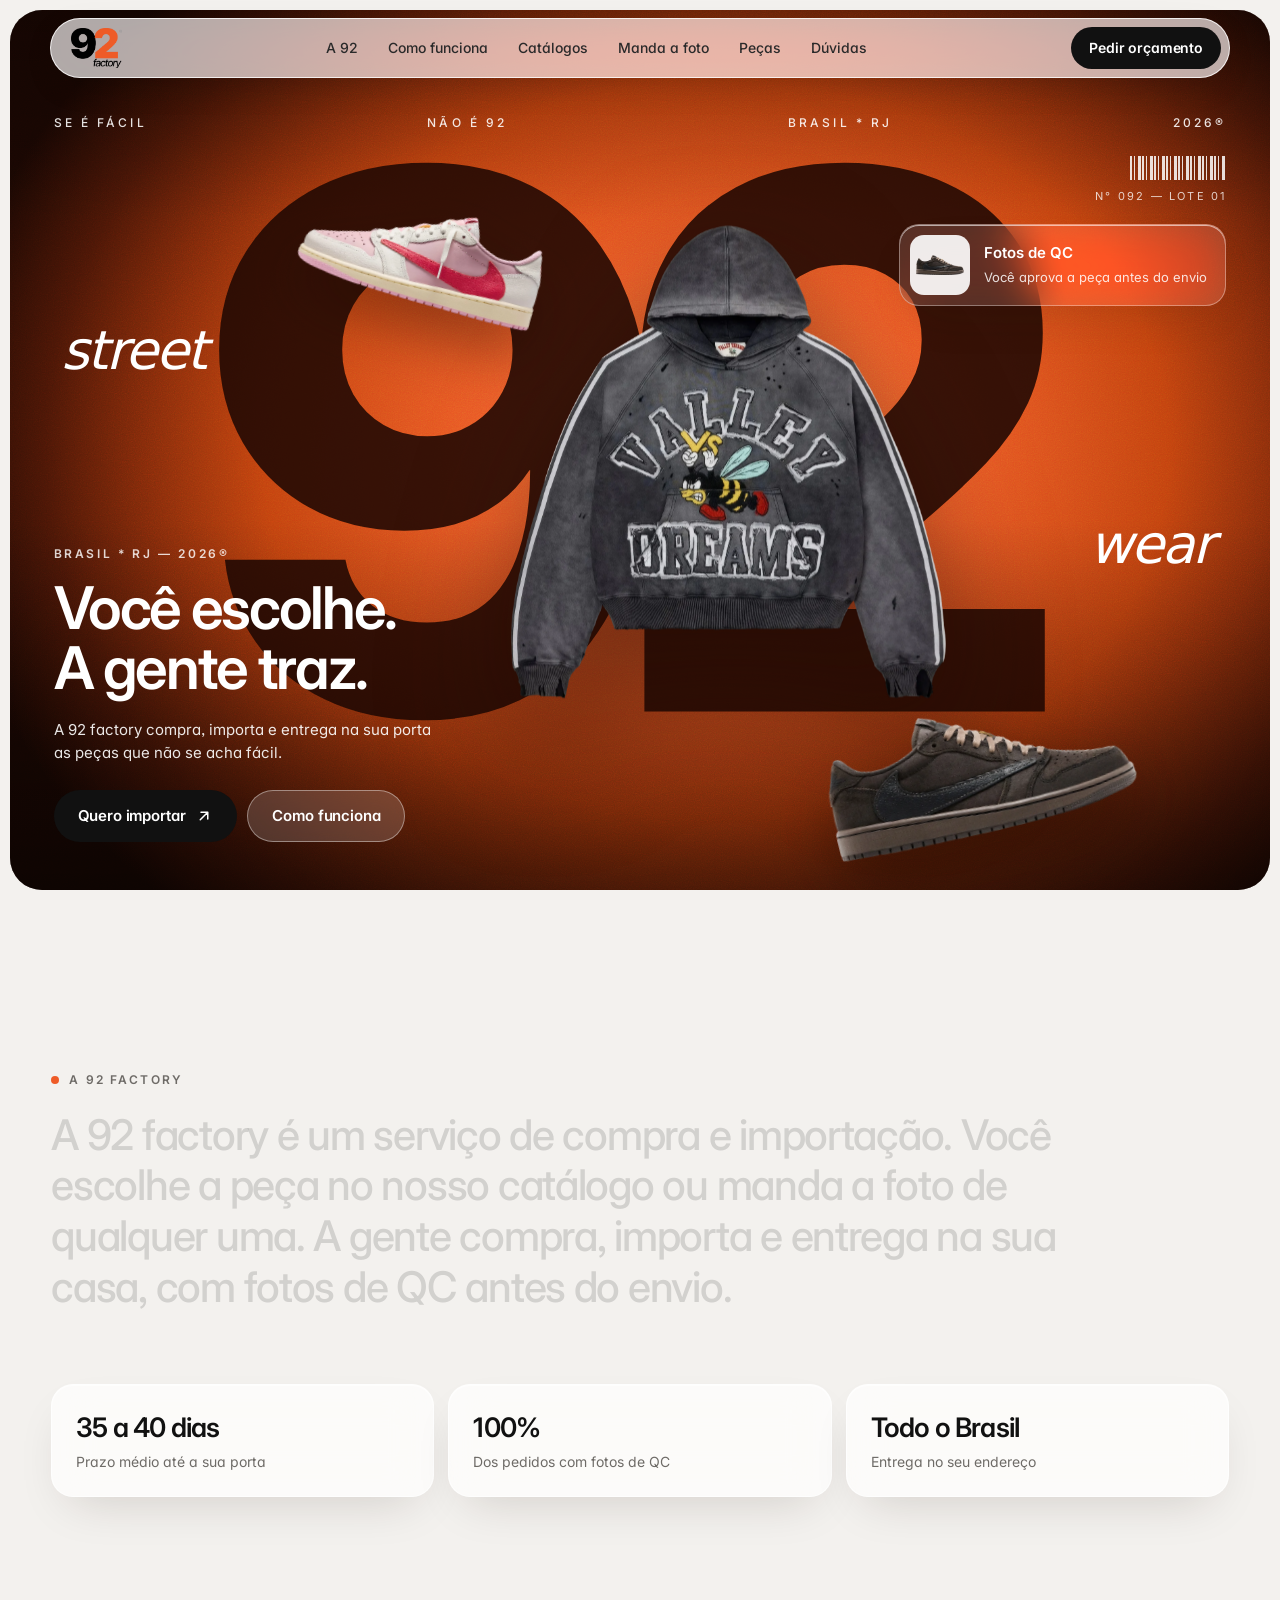
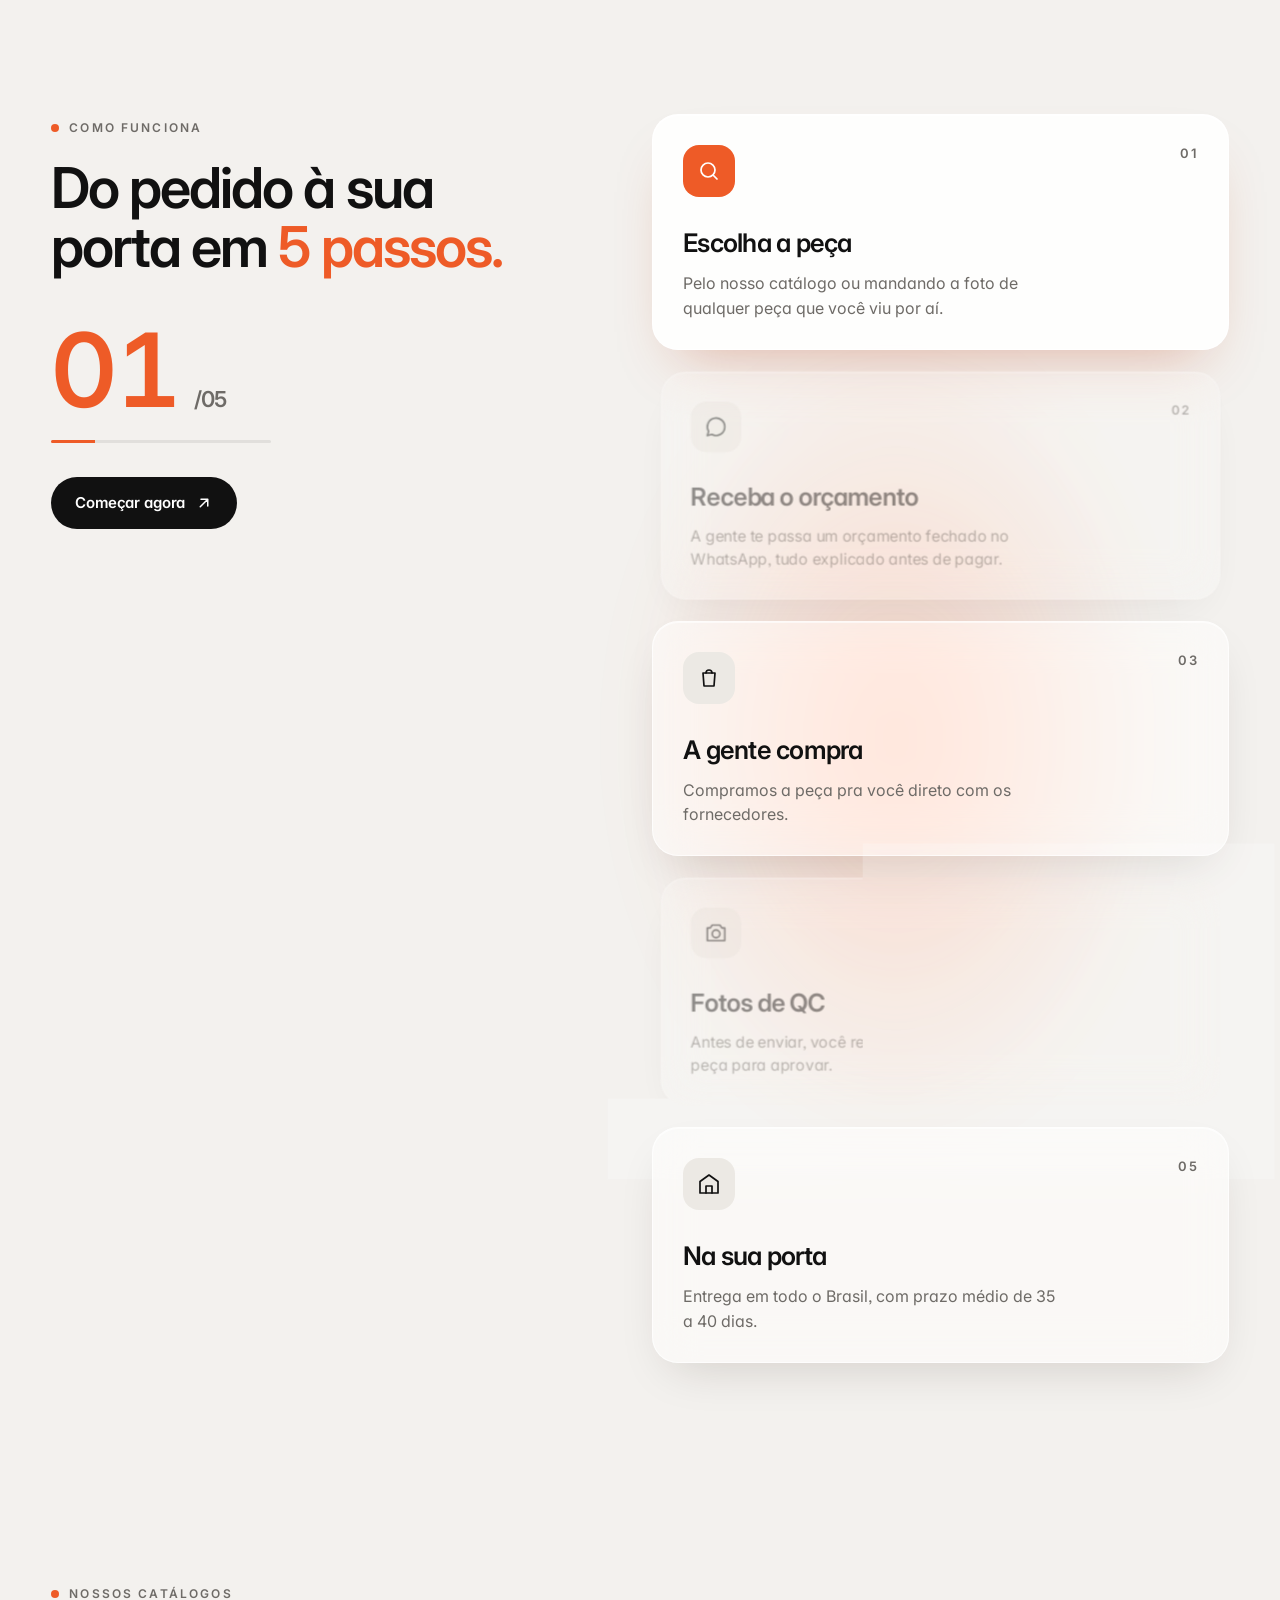
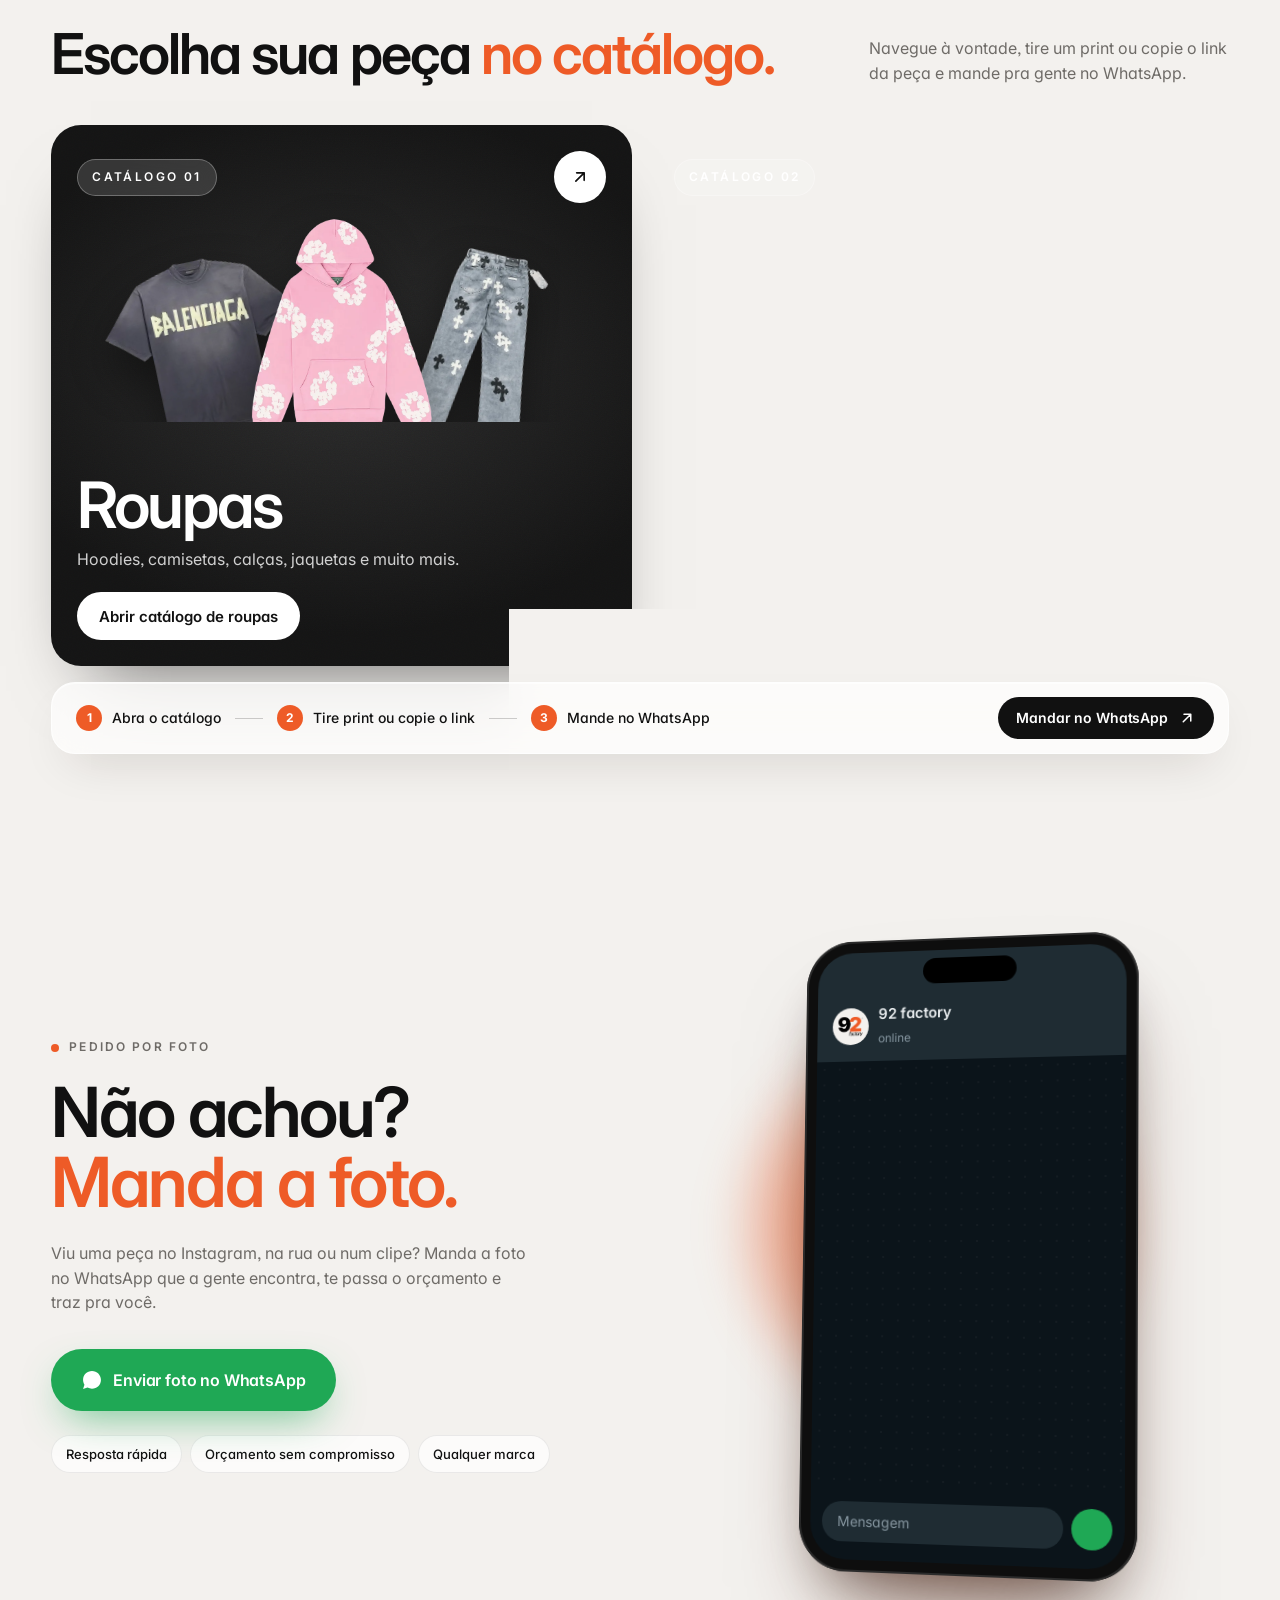
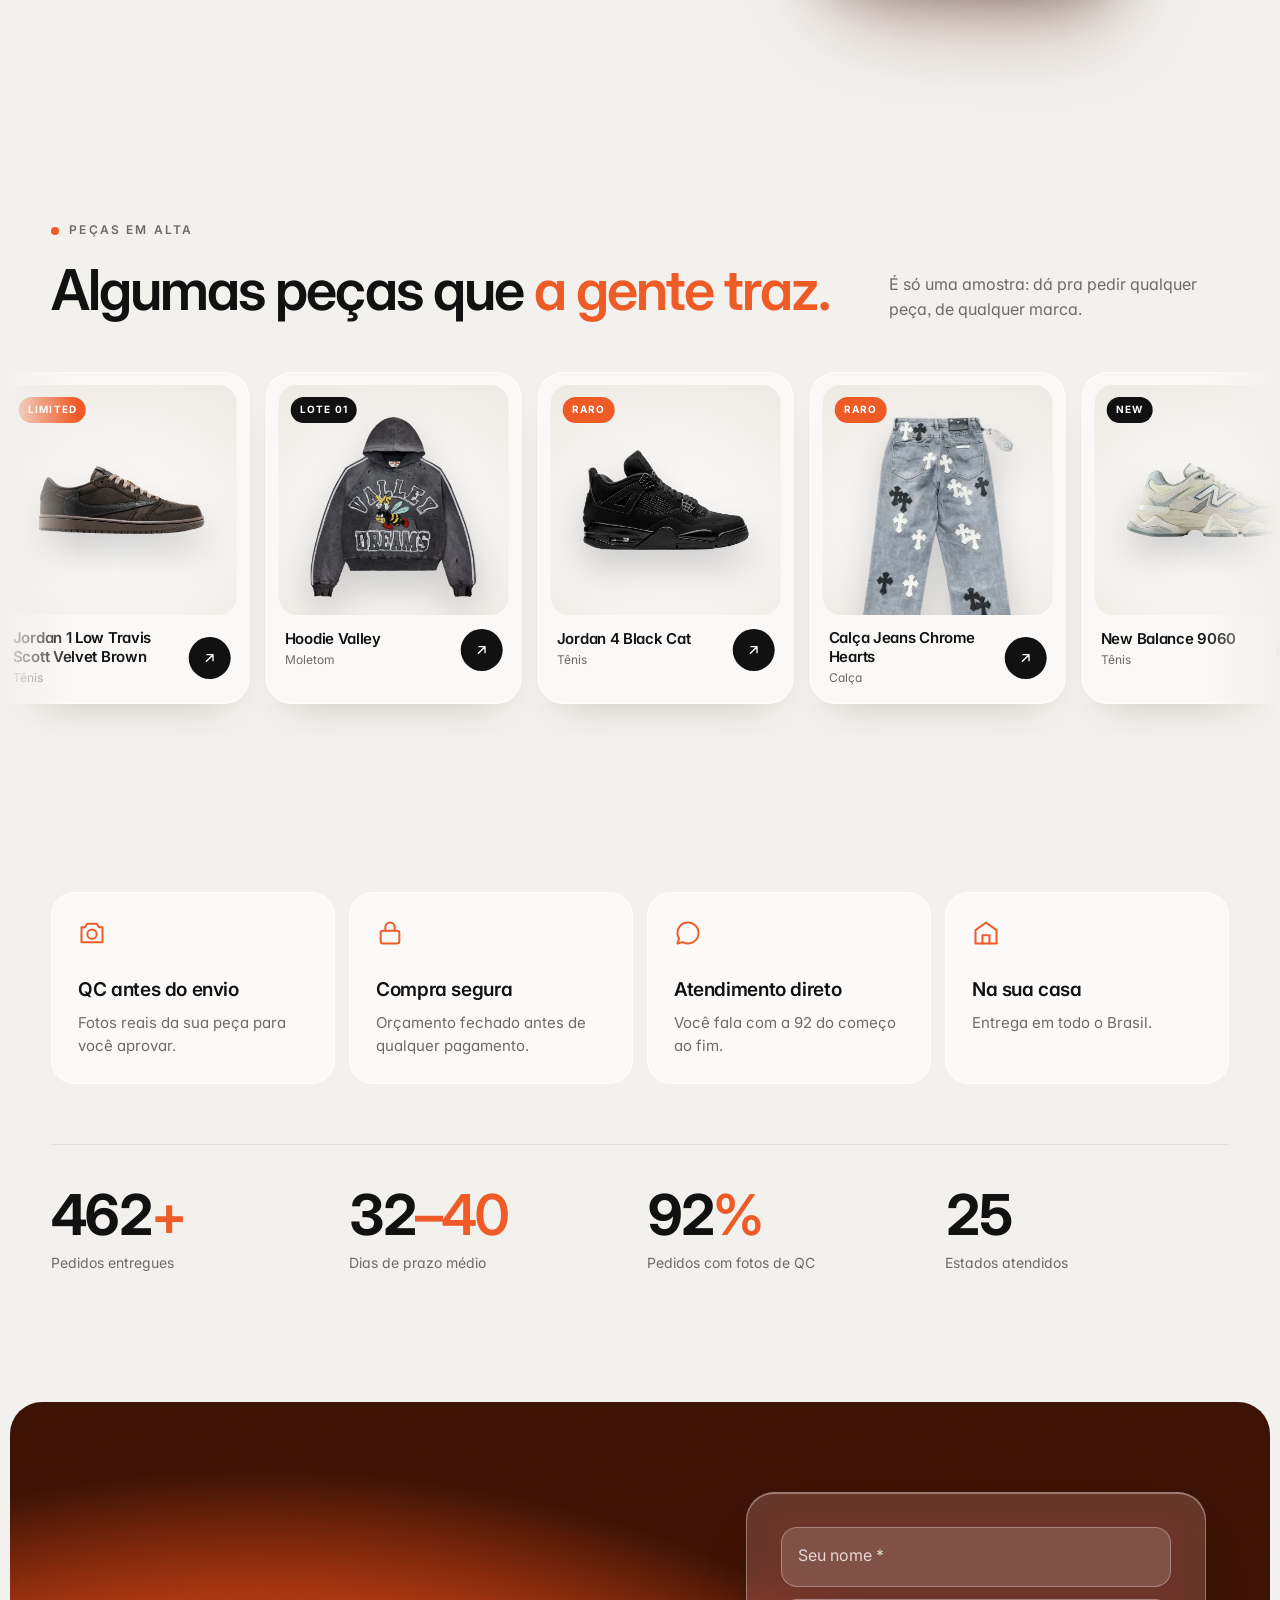
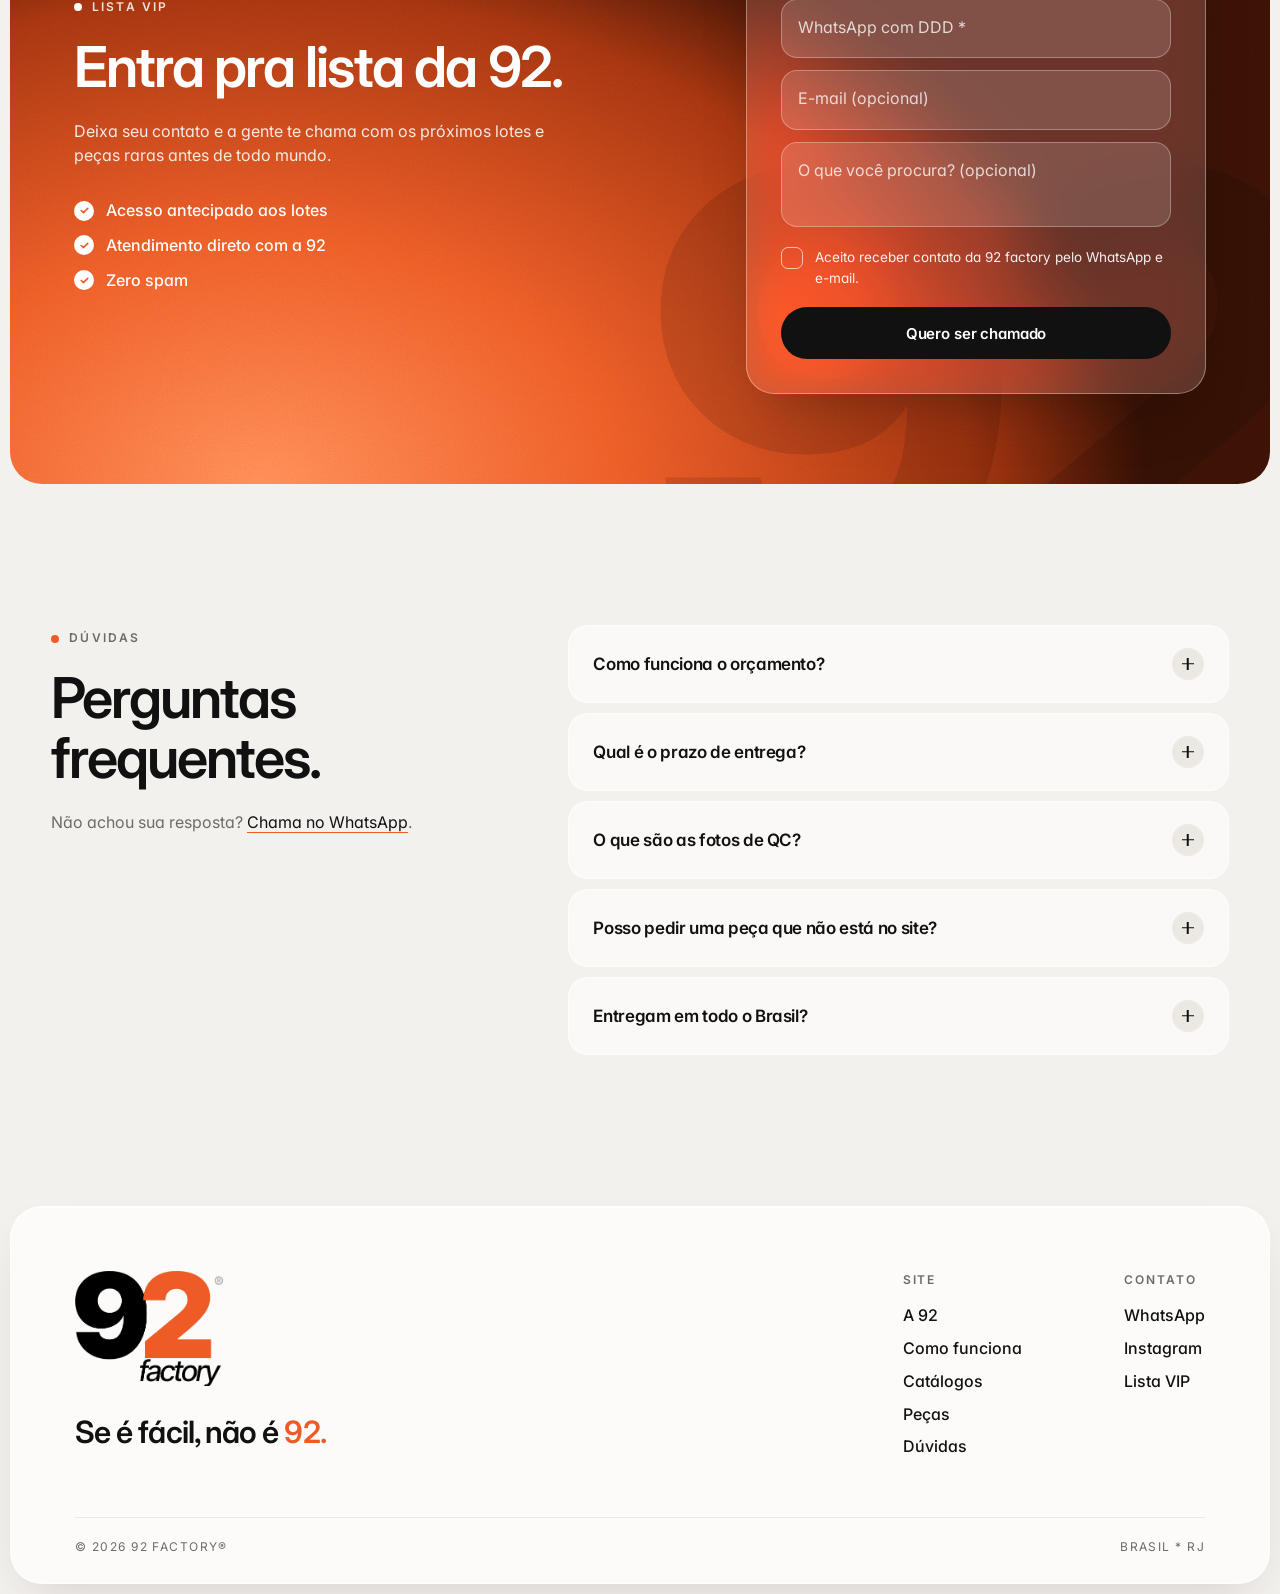
==== commit e0c8de0b: "Adiciona 12 novos produtos e redistribui vitrine e catálogos Co-Authored-By: Claude Opus 5.5 <norepl" ====
--- a/index.html
+++ b/index.html
@@ -182,26 +182,26 @@
         <a class="cat cat--dark rv" id="catRoupas" href="https://windvane168.x.yupoo.com/" target="_blank" rel="noopener" data-cat="roupas">
           <div class="cat__top"><span class="cat__label">Catálogo 01</span><span class="cat__arrow"><svg viewBox="0 0 24 24"><path d="M7 17 17 7M8 7h9v9"/></svg></span></div>
           <div class="cat__fan" aria-hidden="true">
-            <img src="img/p/varsity-supreme-sm.webp" alt="" class="f1" loading="lazy">
-            <img src="img/p/hoodie-valley-sm.webp" alt="" class="f2" loading="lazy">
-            <img src="img/p/tshirt-valley-sm.webp" alt="" class="f3" loading="lazy">
+            <img src="img/p/tshirt-balenciaga-sm.webp" alt="" class="f1" loading="lazy">
+            <img src="img/p/hoodie-denim-tears-sm.webp" alt="" class="f2" loading="lazy">
+            <img src="img/p/jeans-chrome-hearts-sm.webp" alt="" class="f3" loading="lazy">
           </div>
           <div class="cat__bottom">
             <h3>Roupas</h3>
-            <p>Hoodies, camisetas, jaquetas e muito mais.</p>
+            <p>Hoodies, camisetas, calças, jaquetas e muito mais.</p>
             <span class="cat__btn">Abrir catálogo de roupas</span>
           </div>
         </a>
         <a class="cat cat--orange rv" id="catSneakers" href="https://yolo66.x.yupoo.com/" target="_blank" rel="noopener" data-cat="sneakers">
           <div class="cat__top"><span class="cat__label">Catálogo 02</span><span class="cat__arrow"><svg viewBox="0 0 24 24"><path d="M7 17 17 7M8 7h9v9"/></svg></span></div>
           <div class="cat__fan" aria-hidden="true">
-            <img src="img/p/travis-pink-sm.webp" alt="" class="f1" loading="lazy">
-            <img src="img/p/travis-velvet-sm.webp" alt="" class="f2" loading="lazy">
-            <img src="img/p/jordan4-levis-sm.webp" alt="" class="f3" loading="lazy">
+            <img src="img/p/nb-9060-sm.webp" alt="" class="f1" loading="lazy">
+            <img src="img/p/jordan4-blackcat-sm.webp" alt="" class="f2" loading="lazy">
+            <img src="img/p/balenciaga-track-sm.webp" alt="" class="f3" loading="lazy">
           </div>
           <div class="cat__bottom">
             <h3>Sneakers</h3>
-            <p>Jordan, Travis Scott, On e outros modelos.</p>
+            <p>Jordan, Nike, New Balance, Balenciaga e muito mais.</p>
             <span class="cat__btn">Abrir catálogo de sneakers</span>
           </div>
         </a>
